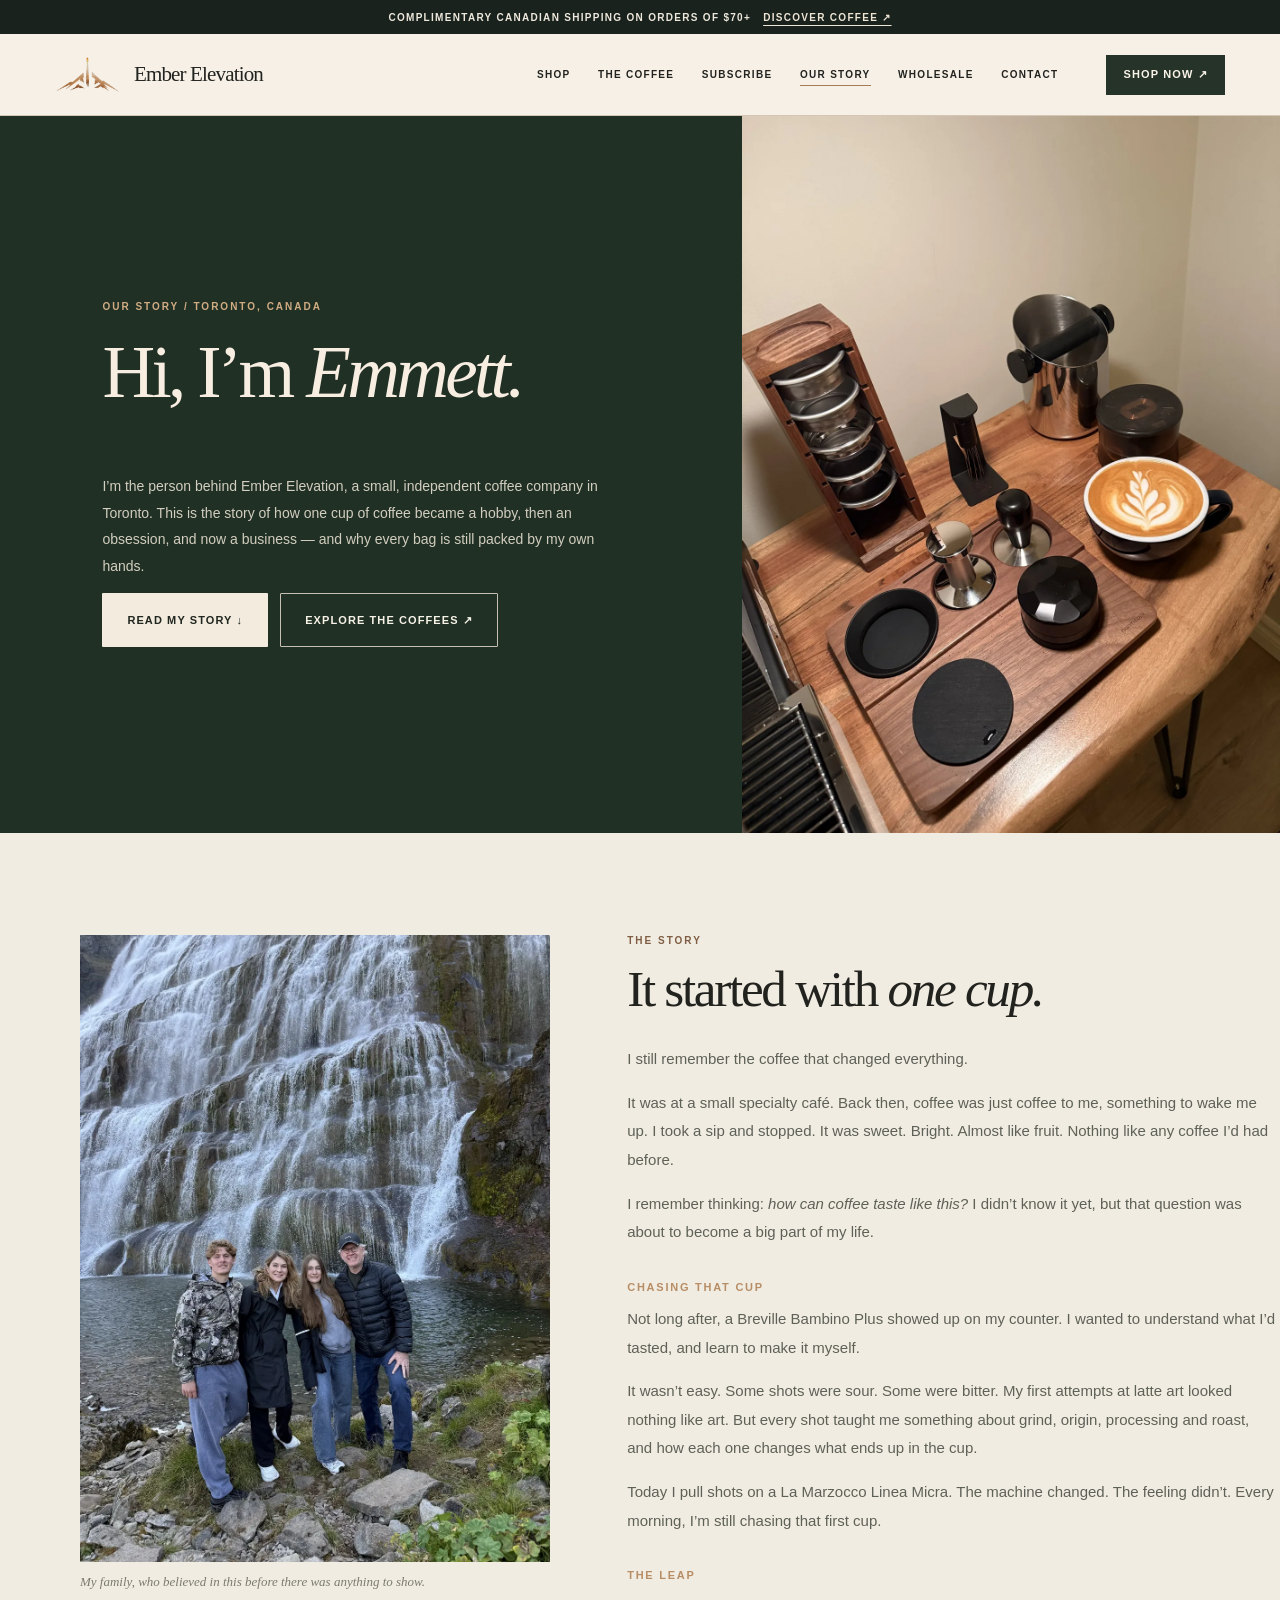
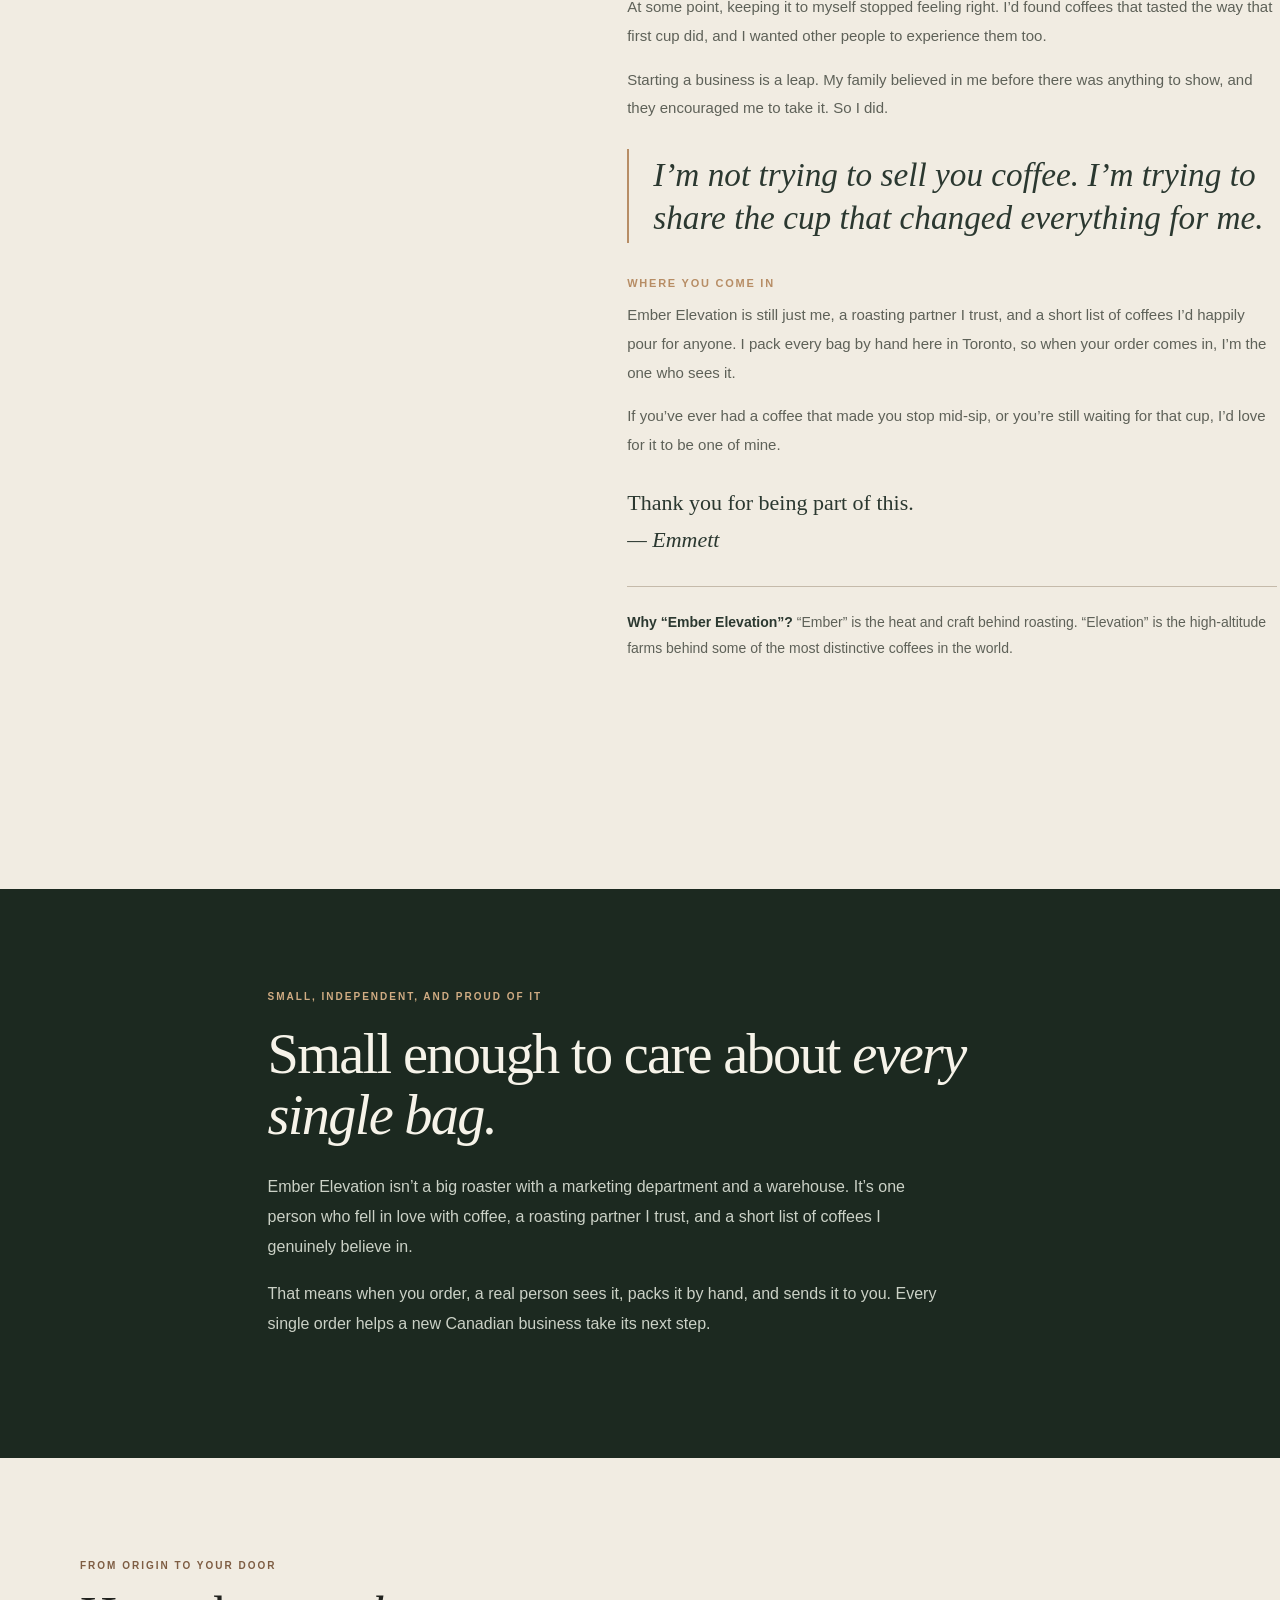
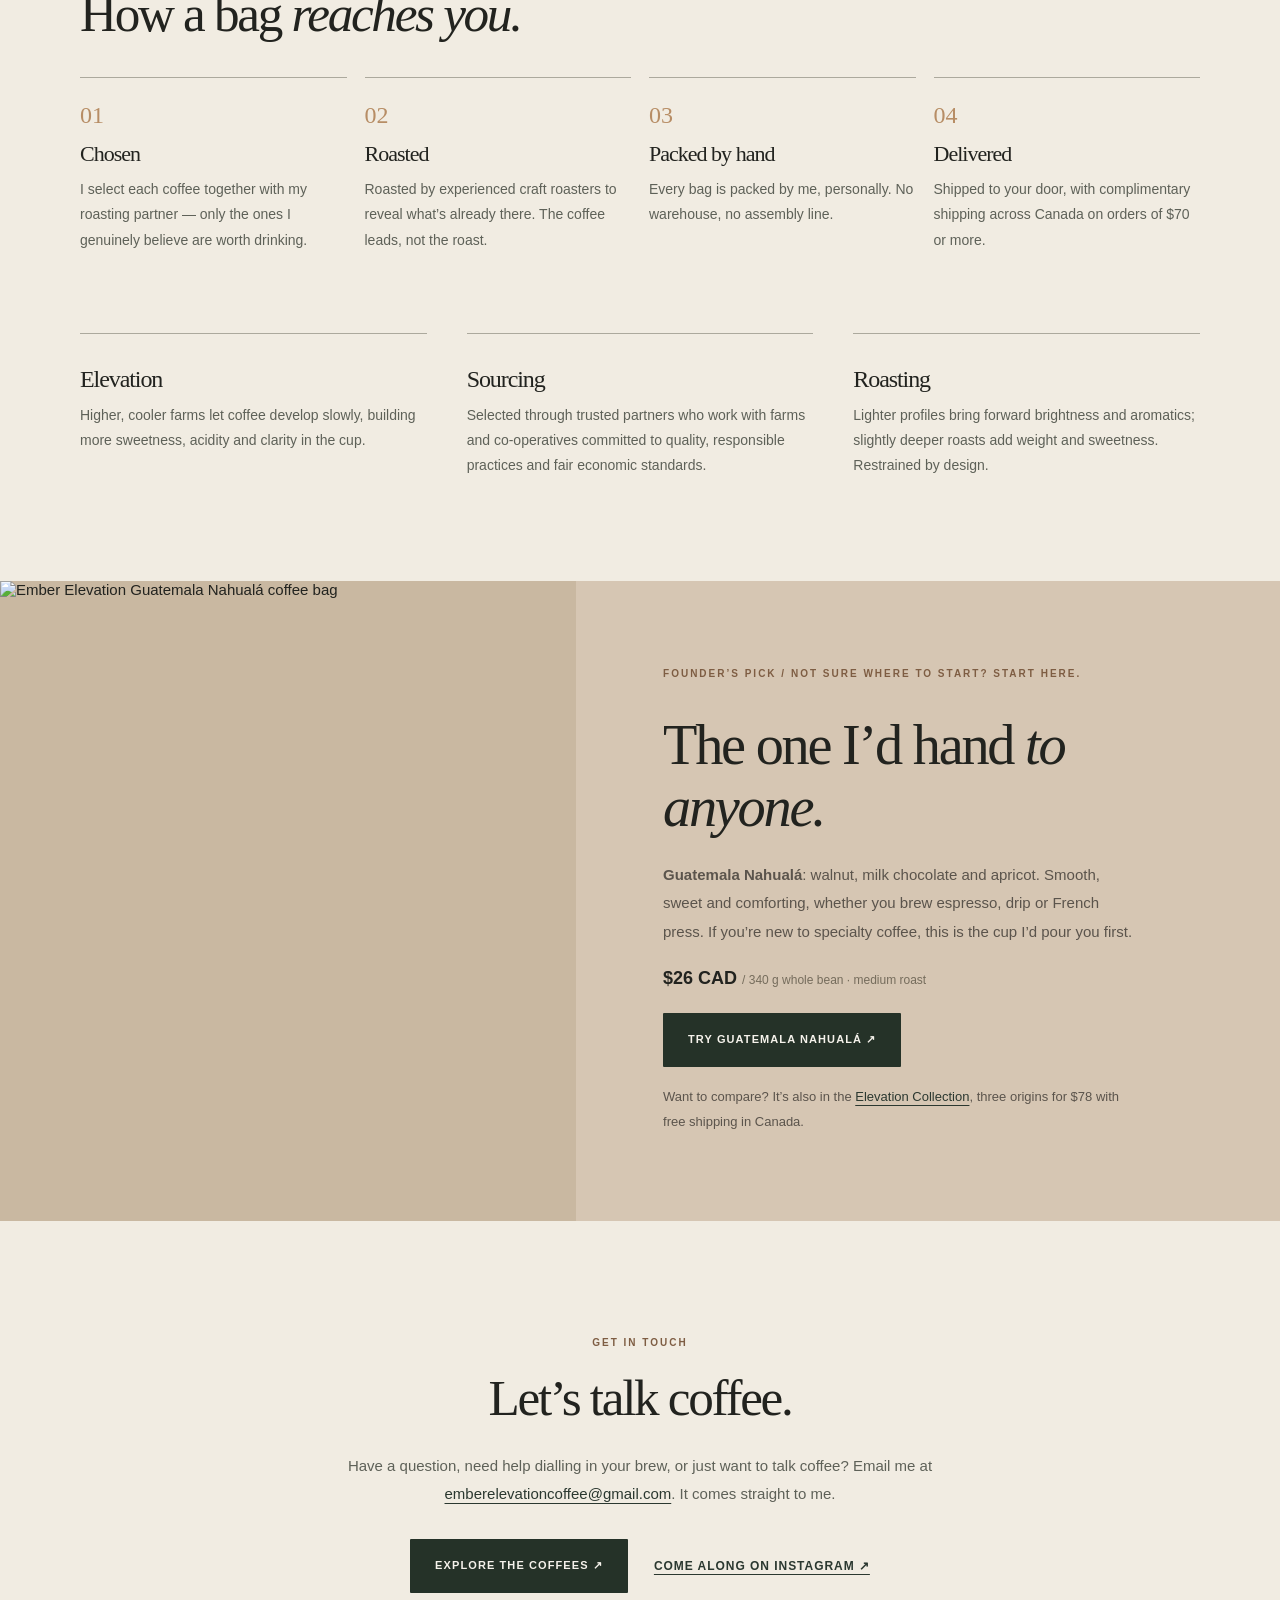
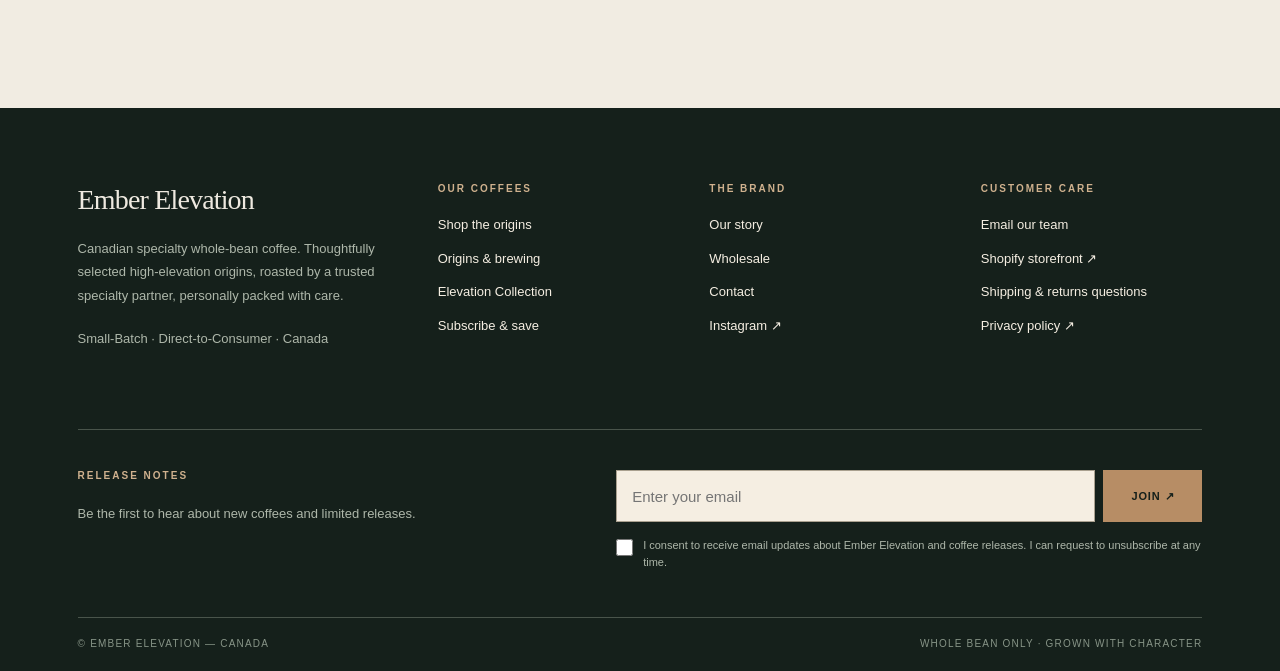
==== about.html @ 26cc8e58 "Our Story: family photo in the left column beside the story Co-Authored-By: Claude Opus 5.5 <noreply" ====
<!doctype html><html lang="en-CA"><head><meta charset="utf-8"><meta name="viewport" content="width=device-width, initial-scale=1"><meta name="theme-color" content="#17211d"><title>The Story Behind Ember Elevation | Canadian Specialty Coffee</title><meta name="description" content="Meet the founder and discover the philosophy, high-elevation sourcing, and carefully considered roasting approach behind Ember Elevation."><link rel="canonical" href="https://emberelevation.com/about.html"><link rel="icon" href="favicon.ico"><link rel="preconnect" href="https://cdn.shopify.com" crossorigin><meta property="og:type" content="website"><meta property="og:site_name" content="Ember Elevation"><meta property="og:title" content="The Story Behind Ember Elevation | Canadian Specialty Coffee"><meta property="og:description" content="Meet the founder and discover the philosophy, high-elevation sourcing, and carefully considered roasting approach behind Ember Elevation."><meta property="og:url" content="https://emberelevation.com/about.html"><meta property="og:image" content="https://cdn.shopify.com/s/files/1/0979/2956/0371/files/ember-latte-atelier.webp?v=1794083608"><meta name="twitter:card" content="summary_large_image"><link rel="stylesheet" href="site.css"><link rel="stylesheet" href="atelier.css"><script type="application/ld+json">{"@context":"https://schema.org","@type":"Organization","name":"Ember Elevation","url":"https://emberelevation.com","logo":"https://emberelevation.com/logo.png","sameAs":["https://instagram.com/ember_elevation"],"contactPoint":{"@type":"ContactPoint","email":"emberelevationcoffee@gmail.com","contactType":"customer service"}}</script></head><body><a class="skip-link" href="#main">Skip to content</a>
<div class="announcement">COMPLIMENTARY CANADIAN SHIPPING ON ORDERS OF $70+ <a href="shop.html">DISCOVER COFFEE ↗</a></div><header class="site-header"><div class="header-inner"><a class="brand" href="index.html" aria-label="Ember Elevation home"><img class="brand-mark" src="logo-mark.png" alt="" width="65" height="38"><span class="brand-name">Ember Elevation</span></a><nav class="desktop-nav" aria-label="Main navigation"><a href="shop.html">Shop</a><a href="coffee.html">The Coffee</a><a href="subscribe.html">Subscribe</a><a href="about.html" aria-current="page">Our Story</a><a href="wholesale.html">Wholesale</a><a href="contact.html">Contact</a></nav><a class="header-shop" href="https://shop.emberelevation.com/collections/shop-coffee">Shop now ↗</a><details class="mobile-menu"><summary><span class="menu-icon" aria-hidden="true"></span> MENU</summary><nav class="mobile-panel" aria-label="Mobile navigation"><a href="index.html">Home</a><a href="shop.html">Shop</a><a href="coffee.html">The Coffee</a><a href="subscribe.html">Subscribe</a><a href="about.html">Our Story</a><a href="wholesale.html">Wholesale</a><a href="contact.html">Contact</a><a href="https://shop.emberelevation.com/collections/shop-coffee">Shop all coffees ↗</a></nav></details></div></header><main id="main"><section class="ee-about-intro"><div class="ee-about-copy"><span class="eyebrow eyebrow-light">OUR STORY / TORONTO, CANADA</span><h1>Hi, I’m <em>Emmett.</em></h1><p>I’m the person behind Ember Elevation, a small, independent coffee company in Toronto. This is the story of how one cup of coffee became a hobby, then an obsession, and now a business — and why every bag is still packed by my own hands.</p><div class="ee-story-actions"><a class="btn btn-light" href="#story">Read my story ↓</a><a class="btn btn-outline-light" href="https://shop.emberelevation.com/collections/shop-coffee">Explore the coffees ↗</a></div></div><img src="ember-workflow-station.webp" alt="Emmett’s espresso workflow station with tampers, distribution tools and a flat white with latte art" width="1200" height="1600"></section>

<section class="longform" id="story"><div class="wrap"><div class="about-original"><div class="container">

<div class="founder">

<div class="founder-image ee-founder-family">
<img src="ember-family.webp" loading="lazy" decoding="async" width="1040" height="1387" alt="Emmett with his family in front of a mountain waterfall">
<p class="ee-family-caption">My family, who believed in this before there was anything to show.</p>
</div>

<div class="founder-copy">

<span class="eyebrow">THE STORY</span>
<h2>It started with <em>one cup.</em></h2>

<p>I still remember the coffee that changed everything.</p>
<p>It was at a small specialty café. Back then, coffee was just coffee to me, something to wake me up. I took a sip and stopped. It was sweet. Bright. Almost like fruit. Nothing like any coffee I’d had before.</p>
<p>I remember thinking: <em>how can coffee taste like this?</em> I didn’t know it yet, but that question was about to become a big part of my life.</p>

<h3 class="ee-chapter">Chasing that cup</h3>
<p>Not long after, a Breville Bambino Plus showed up on my counter. I wanted to understand what I’d tasted, and learn to make it myself.</p>
<p>It wasn’t easy. Some shots were sour. Some were bitter. My first attempts at latte art looked nothing like art. But every shot taught me something about grind, origin, processing and roast, and how each one changes what ends up in the cup.</p>
<p>Today I pull shots on a La Marzocco Linea Micra. The machine changed. The feeling didn’t. Every morning, I’m still chasing that first cup.</p>

<h3 class="ee-chapter">The leap</h3>
<p>At some point, keeping it to myself stopped feeling right. I’d found coffees that tasted the way that first cup did, and I wanted other people to experience them too.</p>
<p>Starting a business is a leap. My family believed in me before there was anything to show, and they encouraged me to take it. So I did.</p>
<blockquote class="ee-story-quote">I’m not trying to sell you coffee. I’m trying to share the cup that changed everything for me.</blockquote>

<h3 class="ee-chapter">Where you come in</h3>
<p>Ember Elevation is still just me, a roasting partner I trust, and a short list of coffees I’d happily pour for anyone. I pack every bag by hand here in Toronto, so when your order comes in, I’m the one who sees it.</p>
<p>If you’ve ever had a coffee that made you stop mid-sip, or you’re still waiting for that cup, I’d love for it to be one of mine.</p>
<p class="ee-story-signoff">Thank you for being part of this.<span>— Emmett</span></p>

<p class="ee-story-name"><strong>Why “Ember Elevation”?</strong> “Ember” is the heat and craft behind roasting. “Elevation” is the high-altitude farms behind some of the most distinctive coffees in the world.</p>

</div>

</div>

</div></div></div></section>

<section class="ee-story-band" aria-labelledby="ee-story-band-title"><div class="wrap ee-story-band-inner"><span class="eyebrow eyebrow-light">SMALL, INDEPENDENT, AND PROUD OF IT</span><h2 id="ee-story-band-title">Small enough to care about <em>every single bag.</em></h2><p>Ember Elevation isn’t a big roaster with a marketing department and a warehouse. It’s one person who fell in love with coffee, a roasting partner I trust, and a short list of coffees I genuinely believe in.</p><p>That means when you order, a real person sees it, packs it by hand, and sends it to you. Every single order helps a new Canadian business take its next step.</p></div></section>

<section class="longform ee-story-steps-section" aria-labelledby="ee-story-steps-title"><div class="wrap"><div class="about-original"><div class="container">
<span class="eyebrow">FROM ORIGIN TO YOUR DOOR</span>
<h2 id="ee-story-steps-title">How a bag <em>reaches you.</em></h2>
<ol class="ee-story-steps">
<li><span>01</span><h3>Chosen</h3><p>I select each coffee together with my roasting partner — only the ones I genuinely believe are worth drinking.</p></li>
<li><span>02</span><h3>Roasted</h3><p>Roasted by experienced craft roasters to reveal what’s already there. The coffee leads, not the roast.</p></li>
<li><span>03</span><h3>Packed by hand</h3><p>Every bag is packed by me, personally. No warehouse, no assembly line.</p></li>
<li><span>04</span><h3>Delivered</h3><p>Shipped to your door, with complimentary shipping across Canada on orders of $70 or more.</p></li>
</ol>

<div class="brand-details ee-story-choose">
<div class="detail-section"><h3>Elevation</h3><p>Higher, cooler farms let coffee develop slowly, building more sweetness, acidity and clarity in the cup.</p></div>
<div class="detail-section"><h3>Sourcing</h3><p>Selected through trusted partners who work with farms and co-operatives committed to quality, responsible practices and fair economic standards.</p></div>
<div class="detail-section"><h3>Roasting</h3><p>Lighter profiles bring forward brightness and aromatics; slightly deeper roasts add weight and sweetness. Restrained by design.</p></div>
</div>
</div></div></div></section>

<section class="ee-story-start" aria-labelledby="ee-story-start-title"><div class="ee-story-start-media"><img src="https://cdn.shopify.com/s/files/1/0979/2956/0371/files/ChatGPTImageMar19_2026at02_08_01PM.png?v=1773943697" alt="Ember Elevation Guatemala Nahualá coffee bag" width="650" height="850" loading="lazy" decoding="async"></div><div class="ee-story-start-copy"><span class="eyebrow">FOUNDER’S PICK / NOT SURE WHERE TO START? START HERE.</span><h2 id="ee-story-start-title">The one I’d hand <em>to anyone.</em></h2><p><strong>Guatemala Nahualá</strong>: walnut, milk chocolate and apricot. Smooth, sweet and comforting, whether you brew espresso, drip or French press. If you’re new to specialty coffee, this is the cup I’d pour you first.</p><div class="ee-price">$26 CAD <span>/ 340 g whole bean · medium roast</span></div><a class="btn btn-dark" href="https://shop.emberelevation.com/products/ember-elevation-guatemala-nahuala">Try Guatemala Nahualá ↗</a><p class="ee-story-alt">Want to compare? It’s also in the <a href="https://shop.emberelevation.com/products/elevation-collection">Elevation Collection</a>, three origins for $78 with free shipping in Canada.</p></div></section>

<section class="ee-story-note" aria-labelledby="ee-story-note-title"><div class="wrap ee-story-note-inner"><span class="eyebrow">GET IN TOUCH</span><h2 id="ee-story-note-title">Let’s talk coffee.</h2><p>Have a question, need help dialling in your brew, or just want to talk coffee? Email me at <a href="mailto:emberelevationcoffee@gmail.com">emberelevationcoffee@gmail.com</a>. It comes straight to me.</p><div class="ee-story-actions"><a class="btn btn-dark" href="https://shop.emberelevation.com/collections/shop-coffee">Explore the coffees ↗</a><a class="ee-story-ig" href="https://instagram.com/ember_elevation">Come along on Instagram ↗</a></div></div></section></main>
<footer class="site-footer"><div class="wrap"><div class="footer-main"><div><div class="footer-brand">Ember Elevation</div><p class="footer-lead">Canadian specialty whole-bean coffee. Thoughtfully selected high-elevation origins, roasted by a trusted specialty partner, personally packed with care.</p><p class="footer-lead">Small-Batch · Direct-to-Consumer · Canada</p></div><div><h3>Our coffees</h3><a href="shop.html">Shop the origins</a><a href="coffee.html">Origins &amp; brewing</a><a href="https://shop.emberelevation.com/products/elevation-collection">Elevation Collection</a><a href="subscribe.html">Subscribe &amp; save</a></div><div><h3>The brand</h3><a href="about.html">Our story</a><a href="wholesale.html">Wholesale</a><a href="contact.html">Contact</a><a href="https://instagram.com/ember_elevation" target="_blank" rel="noopener noreferrer">Instagram ↗</a></div><div><h3>Customer care</h3><a href="mailto:emberelevationcoffee@gmail.com">Email our team</a><a href="https://shop.emberelevation.com/collections/shop-coffee">Shopify storefront ↗</a><a href="contact.html">Shipping &amp; returns questions</a><a href="https://checkout.shopify.com/97929560371/policies/50246058291.html?locale=en">Privacy policy ↗</a></div></div><div class="footer-news"><div><h3>Release notes</h3><p>Be the first to hear about new coffees and limited releases.</p></div><form class="newsletter-form-inner" action="https://formspree.io/f/xykkeolk" method="POST"><input type="email" name="email" aria-label="Email address" placeholder="Enter your email" autocomplete="email" required><button type="submit">Join ↗</button><label class="consent-row"><input type="checkbox" name="marketing_consent" value="yes" required><span>I consent to receive email updates about Ember Elevation and coffee releases. I can request to unsubscribe at any time.</span></label></form></div><div class="footer-bottom"><span>© Ember Elevation — Canada</span><span>Whole bean only · Grown with character</span></div></div></footer></body></html>
---- site.css ----
/* Ember Elevation — complete editorial storefront design / November 2026.
   Colours, spacing and components are shared across the entire GitHub Pages site. */
:root{
  --ink:#202521;--night:#17211d;--deep:#111814;--cream:#f5f2eb;
  --oat:#eae4d9;--sand:#dbd0bf;--terracotta:#ad784f;--copper:#b78d65;
  --muted:#6b6c63;--line:#d6d1c6;--white:#fffdf9;
  --serif:"Iowan Old Style","Baskerville","Palatino Linotype",Georgia,serif;
  --sans:-apple-system,BlinkMacSystemFont,"Segoe UI",Inter,Arial,sans-serif;
  --wrap:1240px;--radius:2px;
}
*,*::before,*::after{box-sizing:border-box}
html{scroll-behavior:smooth;scroll-padding-top:110px}
body{margin:0;background:var(--cream);color:var(--ink);font-family:var(--sans);font-size:15px;-webkit-font-smoothing:antialiased}
img{display:block;max-width:100%;height:auto}
a{color:inherit} button,input,textarea,select{font:inherit}
button,a,summary,input{ -webkit-tap-highlight-color:transparent}
a:focus-visible,button:focus-visible,input:focus-visible,summary:focus-visible{outline:3px solid #bf8152;outline-offset:4px}
h1,h2,h3,h4,p{margin-top:0}
h1,h2,h3{font-family:var(--serif);font-weight:400;letter-spacing:-.045em}
p{line-height:1.75}
[hidden]{display:none!important}
.sr-only{position:absolute;width:1px;height:1px;padding:0;margin:-1px;overflow:hidden;clip:rect(0,0,0,0);white-space:nowrap;border:0}
.skip-link{position:absolute;top:-90px;left:20px;z-index:999;padding:12px 18px;background:#fff;color:#111}
.skip-link:focus{top:14px}
.announcement{display:flex;justify-content:center;align-items:center;gap:12px;min-height:34px;padding:7px 18px;background:var(--deep);color:#ece6d9;font-size:10px;font-weight:600;letter-spacing:.13em;text-align:center}
.announcement a{color:#efe5d5;text-decoration:underline;text-underline-offset:4px}
.site-header{position:sticky;top:0;z-index:100;background:rgba(245,242,235,.97);border-bottom:1px solid rgba(32,37,33,.14);backdrop-filter:blur(18px);-webkit-backdrop-filter:blur(18px)}
.header-inner{max-width:1440px;margin:auto;min-height:81px;padding:0 clamp(22px,4.3vw,74px);display:flex;align-items:center;gap:48px}
.brand{display:flex;align-items:center;gap:12px;text-decoration:none;white-space:nowrap}
.brand-mark{width:31px;height:31px;object-fit:contain}
.brand-name{font-family:var(--serif);font-size:20px;letter-spacing:-.02em;line-height:1;white-space:nowrap}
.desktop-nav{margin-left:auto;display:flex;gap:clamp(15px,2.15vw,34px);align-items:center}
.desktop-nav a,.header-shop{font-size:11px;text-transform:uppercase;font-weight:650;letter-spacing:.105em;text-decoration:none;white-space:nowrap}
.desktop-nav a{padding:8px 0;position:relative}
.desktop-nav a::after{content:"";position:absolute;left:0;right:100%;bottom:2px;height:1px;background:#a77a54;transition:right .25s}
.desktop-nav a:hover::after,.desktop-nav a[aria-current=page]::after{right:0}
.header-shop{display:inline-flex;align-items:center;justify-content:center;min-height:40px;padding:0 17px;background:var(--night);color:#fff;text-decoration:none;transition:background .2s;gap:14px}
.header-shop:hover{background:#465447}
.mobile-menu{display:none;margin-left:auto;position:relative}
.mobile-menu summary{list-style:none;display:flex;align-items:center;gap:11px;font-size:11px;font-weight:700;letter-spacing:.13em;cursor:pointer;padding:13px 0}
.mobile-menu summary::-webkit-details-marker{display:none}
.menu-icon{width:22px;height:14px;position:relative;border-top:1.5px solid var(--ink);border-bottom:1.5px solid var(--ink)}
.menu-icon::after{content:"";height:1.5px;position:absolute;top:5px;left:0;right:0;background:var(--ink)}
.mobile-menu[open] .menu-icon::after{opacity:0}
.mobile-panel{position:absolute;right:-18px;top:calc(100% + 13px);width:min(310px,calc(100vw - 35px));background:var(--cream);padding:12px 22px 20px;box-shadow:0 20px 50px #111a1438;border:1px solid var(--line)}
.mobile-panel a{display:block;padding:15px 0;border-bottom:1px solid var(--line);text-decoration:none;font-size:15px;font-weight:500}
.mobile-panel a:last-child{border-bottom:0;font-weight:700}
.wrap{max-width:var(--wrap);padding-inline:clamp(22px,4.5vw,70px);margin-inline:auto}
.section-pad{padding-block:clamp(70px,9vw,130px)}
.section-pad-sm{padding-block:clamp(48px,6vw,92px)}
.eyebrow{display:block;font-size:10px;letter-spacing:.22em;font-weight:700;text-transform:uppercase;color:#79553b;margin-bottom:22px}
.eyebrow-light{color:#c3a17c}
.display{font-size:clamp(53px,6.1vw,94px);line-height:1.04}
.section-title{font-size:clamp(44px,4.9vw,70px);line-height:1.1}
.display em,.section-title em,.serif-italic{font-style:italic;font-weight:400}
.body-lead{font-size:clamp(15px,1.45vw,18px);line-height:1.85;color:#62645b;max-width:650px}
.copy{font-size:15px;color:#606259;line-height:1.8}
.btn{display:inline-flex;align-items:center;justify-content:space-between;gap:24px;min-height:54px;padding:15px 24px;text-decoration:none;font-size:11px;font-weight:750;letter-spacing:.10em;text-transform:uppercase;line-height:1.25;border:1px solid transparent;cursor:pointer;transition:transform .2s,background .2s,color .2s}
.btn:hover{transform:translateY(-2px)}
.btn-dark{background:var(--night);color:#f5f2eb}
.btn-dark:hover{background:#364438}
.btn-light{background:var(--cream);color:var(--night)}
.btn-light:hover{background:#fff}
.btn-outline{background:transparent;border-color:#8c887e;color:var(--ink)}
.btn-outline:hover{background:var(--ink);color:#fff}
.btn-outline-light{background:transparent;border-color:#c8c0b2;color:#f7f2e8}
.btn-outline-light:hover{background:#fff;color:var(--night)}
.inline-link{display:inline-flex;align-items:center;gap:20px;padding-bottom:7px;border-bottom:1px solid currentColor;text-decoration:none;font-size:12px;font-weight:700;letter-spacing:.035em}
.inline-link:hover{color:#91633e}
.button-row{display:flex;flex-wrap:wrap;gap:15px;align-items:center}
.section-header{display:flex;align-items:end;justify-content:space-between;gap:30px;margin-bottom:38px}
.section-header>*{margin-bottom:0}
.kicker-line{display:flex;align-items:center;gap:14px;white-space:nowrap}
.kicker-line::after{content:"";height:1px;background:#afa798;width:45px}
.hero-home{background:var(--night);color:var(--cream);min-height:655px;display:grid;grid-template-columns:53% 47%;overflow:hidden}
.hero-copy{display:flex;flex-direction:column;align-items:flex-start;justify-content:center;padding:clamp(55px,6.9vw,115px) clamp(28px,6.1vw,106px);position:relative;z-index:2;background:radial-gradient(ellipse at 70% 15%,#344539,#17211d 75%)}
.hero-copy h1{font-size:clamp(57px,6vw,98px);line-height:1.04;max-width:770px;margin:0 0 28px}
.hero-copy p{max-width:460px;color:#cdcac0;font-size:15px;line-height:1.8;margin-bottom:32px}
.hero-meta{margin-top:65px;font-size:10px;letter-spacing:.15em;color:#afa99c}
.hero-media{position:relative;min-height:530px;background:#e4d8c8;display:flex;align-items:center;justify-content:center;overflow:hidden}
.hero-media::before{content:"";position:absolute;inset:0;background:url("mountains.jpg") center center/cover no-repeat;filter:grayscale(.34);opacity:.24}
.hero-media::after{content:"";position:absolute;inset:0;background:linear-gradient(130deg,#ded5c3a8,#746e624a)}
.hero-product{position:relative;z-index:1;width:min(92%,820px);max-height:560px;object-fit:contain;filter:drop-shadow(0 25px 24px #2b282049)}
.hero-tag{position:absolute;z-index:3;right:29px;bottom:25px;font-size:10px;letter-spacing:.15em;color:var(--ink);background:#f2eee4c9;padding:10px 15px}
.benefits{background:var(--oat);border-bottom:1px solid var(--line)}
.benefits-inner{display:grid;grid-template-columns:repeat(4,1fr);gap:24px;padding-block:20px}
.benefits span{font-size:10px;letter-spacing:.1em;text-transform:uppercase;font-weight:650;color:#4e4d44;line-height:1.4}
.benefits b{color:#9e7956;font-weight:600;margin-right:9px}
.product-grid{display:grid;grid-template-columns:repeat(4,minmax(0,1fr));gap:17px}
.product-card{display:flex;flex-direction:column;min-width:0}
.product-card-media{background:#e5dbcc;position:relative;aspect-ratio:4/4.8;display:grid;place-items:center;overflow:hidden;text-decoration:none}
.product-card-media::after{content:"";position:absolute;inset:0;border:1px solid rgba(28,28,24,.06);pointer-events:none}
.product-card-media img{width:100%;height:100%;object-fit:contain;transition:transform .4s;filter:drop-shadow(0 9px 14px #15141022);padding:4%}
.product-card-media:hover img{transform:scale(1.035)}
.product-card-number{position:absolute;top:16px;left:16px;font-size:10px;color:#766956;letter-spacing:.13em;font-weight:700}
.product-card-arrow{position:absolute;bottom:14px;right:14px;background:var(--cream);color:var(--night);width:32px;height:32px;display:grid;place-items:center;font-size:19px}
.product-card-copy{padding:17px 1px 4px;display:flex;flex-direction:column;flex:1}
.product-card-topline{display:flex;justify-content:space-between;gap:8px;color:#85735c;font-size:10px;font-weight:700;letter-spacing:.1em;text-transform:uppercase;align-items:flex-start}
.product-card-topline span:last-child{color:var(--ink)}
.product-card h3{font-size:clamp(22px,2.25vw,31px);line-height:1.13;margin:12px 0 9px}
.product-card h3 a{text-decoration:none}
.product-card h3 a:hover{color:#996c46}
.product-notes{color:#645f53;font-size:13px;line-height:1.6;margin-bottom:16px}
.product-subtext{margin-top:-7px;font-size:11px;line-height:1.55;color:#867d71}
.product-card .inline-link{margin-top:auto;width:max-content;font-size:11px}
.editorial-bundle{display:grid;grid-template-columns:50% 50%;background:#1d2822;color:#f2ede2;min-height:545px}
.bundle-art{background:#463e31;position:relative;overflow:hidden;display:flex;justify-content:center;align-items:center}
.bundle-art img{width:100%;height:100%;max-height:580px;object-fit:contain;padding:4%;filter:drop-shadow(0 16px 18px #1c1b1880)}
.bundle-copy{padding:clamp(50px,7vw,115px);display:flex;flex-direction:column;align-items:flex-start;justify-content:center}
.bundle-copy h2{font-size:clamp(44px,4.6vw,72px);line-height:1.07;margin:0 0 25px}
.bundle-copy p{color:#c1c6b9;font-size:15px;line-height:1.8;max-width:490px}
.bundle-bits{display:flex;flex-wrap:wrap;gap:10px;margin:6px 0 28px}
.bundle-bits span{border:1px solid #8d968733;padding:9px 12px;font-size:10px;letter-spacing:.04em;color:#e8e3d6}
.bundle-price{margin:0 0 24px!important;font-size:17px!important;font-weight:650;color:#fff!important}
.story-split{display:grid;grid-template-columns:48% 52%;min-height:520px}
.story-visual{background:#312b22;position:relative;min-height:450px;overflow:hidden}
.story-visual img{height:100%;width:100%;object-fit:cover;position:absolute;inset:0}
.story-text{background:#e8e1d5;padding:clamp(55px,6.5vw,105px);display:flex;flex-direction:column;align-items:start;justify-content:center}
.story-text h2{font-size:clamp(43px,4.9vw,71px);line-height:1.08;margin-bottom:24px}
.story-text p{max-width:530px;color:#59584e;font-size:15px;line-height:1.9}
.standard-grid{display:grid;grid-template-columns:repeat(4,1fr);gap:28px}
.standard-grid article{border-top:1px solid #b4ae9f;padding-top:18px}
.standard-grid .number{font-family:var(--serif);font-size:24px;color:#9b7955}
.standard-grid h3{font-family:var(--sans);font-size:15px;letter-spacing:.005em;font-weight:650;margin:27px 0 12px}
.standard-grid p{color:#646359;font-size:13px}
.newsletter-section{background:var(--sand);padding-block:clamp(60px,7vw,100px)}
.newsletter-wrap{display:grid;grid-template-columns:1fr 1fr;align-items:center;gap:70px}
.newsletter-wrap h2{font-size:clamp(44px,4.3vw,67px);margin:0 0 20px}
.newsletter-wrap p{max-width:540px;color:#61584d}
.newsletter-form{display:block;max-width:550px}
.newsletter-form-inner{display:grid;grid-template-columns:minmax(0,1fr) auto;gap:8px;align-items:start;width:100%}
.newsletter-form-inner>input[type="email"]{min-width:0;width:100%;height:52px;background:#fbfaf5;border:1px solid #a9a08f;padding:12px 15px;color:#292822;border-radius:0}
.newsletter-form-inner>button{min-height:52px;margin:0;background:#18231c;color:#fff;border:0;padding:0 28px;letter-spacing:.08em;font-size:11px;text-transform:uppercase;font-weight:700;cursor:pointer}
.newsletter-form-inner .consent-row{grid-column:1/-1;display:flex;align-items:flex-start;gap:10px;margin-top:7px;font-size:12px;line-height:1.55}
.newsletter-form-inner .consent-row input[type="checkbox"]{width:17px!important;height:17px!important;min-width:17px;flex-shrink:0;margin:2px 0 0;accent-color:#223126}
.newsletter-form label{display:block;flex:1;min-width:0}
.newsletter-form input{width:100%;height:52px;background:#fbfaf5;border:1px solid #a9a08f;padding:12px 15px;color:#292822;border-radius:0}
.newsletter-form button{background:#18231c;color:#fff;border:0;padding:0 28px;letter-spacing:.08em;font-size:11px;text-transform:uppercase;font-weight:700;cursor:pointer}
.newsletter-form button:hover{background:#3e4e40}
.consent-row{display:flex;align-items:flex-start;gap:9px;margin-top:15px;color:#514d47;font-size:12px;line-height:1.55}
.consent-row input{margin-top:4px;accent-color:#223126}
.form-footnote{font-size:11px;opacity:.8;margin-top:14px}
.site-footer{background:var(--deep);color:#eee9e0;padding:75px 0 22px}
.footer-main{display:grid;grid-template-columns:1.4fr repeat(3,minmax(0,1fr));gap:50px;margin-bottom:66px}
.footer-brand{font-family:var(--serif);font-size:28px;line-height:1.2;letter-spacing:-.03em}
.footer-lead{font-size:13px;line-height:1.8;max-width:345px;color:#aeb7aa;margin-top:20px}
.site-footer h3{font-family:var(--sans);font-size:10px;letter-spacing:.2em;color:#cfb18e;font-weight:700;margin:0 0 21px;text-transform:uppercase}
.site-footer a{display:block;width:fit-content;font-size:13px;line-height:1.5;text-decoration:none;color:#e9e6db;margin:0 0 14px}
.site-footer a:hover{text-decoration:underline;text-underline-offset:4px}
.footer-bottom{border-top:1px solid #49544b;padding-top:20px;display:flex;justify-content:space-between;flex-wrap:wrap;gap:12px;color:#879487;font-size:10px;letter-spacing:.12em;text-transform:uppercase}
.page-hero{background:var(--night);color:#f1ece3;position:relative;padding:clamp(75px,9vw,137px) 0 clamp(75px,8vw,120px);overflow:hidden}
.page-hero::after{content:"";position:absolute;right:-17%;top:-50%;width:70%;height:200%;background:radial-gradient(closest-side,#6d795032,transparent);pointer-events:none}
.page-hero .wrap{position:relative;z-index:1}
.page-hero h1{font-size:clamp(55px,7vw,105px);line-height:1.04;margin:0 0 24px;max-width:1050px}
.page-hero p{font-size:16px;line-height:1.85;color:#cdc8be;max-width:700px}
.page-hero .btn{margin-top:22px}
.page-hero.split-hero{display:grid;grid-template-columns:1fr 43%;align-items:stretch;padding:0}
.page-hero.split-hero .wrap{padding-top:clamp(80px,8vw,120px);padding-bottom:clamp(80px,8vw,120px);padding-left:max(32px,calc((100vw - var(--wrap))/2 + 70px));padding-right:clamp(25px,5vw,70px);max-width:none;margin:0}
.split-hero-visual{position:relative;background:#e9dfcf;min-height:390px;overflow:hidden}
.split-hero-visual img{position:absolute;inset:0;width:100%;height:100%;object-fit:contain;padding:5%}
.dark-panel{background:#1d2821;color:#f5f1e8}
.dark-panel .eyebrow{color:#cda982}
.dark-panel p{color:#c4c9bd}
.product-feature{display:grid;grid-template-columns:43% 57%;gap:0;background:var(--cream);border-top:1px solid var(--line)}
.product-feature:nth-child(even){grid-template-columns:57% 43%;background:#eee8dd}
.product-feature:nth-child(even) .origin-photo{order:2}
.origin-photo{position:relative;background:#ded2c1;min-height:540px;display:grid;place-items:center;overflow:hidden}
.origin-photo img{width:100%;height:100%;max-height:585px;object-fit:contain;padding:6%;filter:drop-shadow(0 12px 20px #30281d31)}
.origin-photo .photo-id{position:absolute;top:22px;left:28px;font-size:10px;letter-spacing:.18em;color:#755c48}
.origin-body{padding:clamp(54px,6vw,95px) clamp(28px,6vw,98px);align-self:center}
.origin-body .coffee{max-width:700px}
.origin-body .coffee h3{font-size:clamp(37px,3.8vw,61px);letter-spacing:-.045em;line-height:1.1;margin:0 0 17px;font-weight:400}
.origin-body .coffee .tasting{font-family:var(--serif);font-size:clamp(21px,2.1vw,28px);line-height:1.3;color:#654d39;margin:0 0 24px}
.origin-body .coffee .details{font-size:12px;line-height:2;letter-spacing:.015em;color:#68675e;border-top:1px solid var(--line);padding:19px 0}
.origin-body .coffee .bestfor{font-size:12px;color:#484a42;margin-bottom:21px;font-weight:650}
.origin-body .origin-shop{margin:0 0 22px}
.origin-body .origin-shop a{display:inline-flex;align-items:center;min-height:49px;padding:13px 23px;background:var(--night);color:#fff;text-decoration:none;font-size:11px;letter-spacing:.1em;font-weight:700}
.origin-body .origin-shop a:hover{background:#475646}
.origin-body .story{border-top:1px solid var(--line);margin-top:30px;padding-top:24px}
.origin-body .story p{font-size:14px;line-height:1.85;color:#636057;margin-bottom:17px;max-width:640px}
.origin-skipnav{display:flex;flex-wrap:wrap;gap:10px;margin-top:29px}
.origin-skipnav a{display:inline-flex;align-items:center;padding:11px 14px;border:1px solid #827d7345;color:#343a31;text-decoration:none;font-size:11px;font-weight:650}
.origin-skipnav a:hover{background:#e8e1d4}
.origin-index{padding-bottom:35px}
.origin-index .section-header{margin-bottom:22px}
.brew-panel{background:#202b23;color:#f1ede5}
.brew-panel h2{font-size:clamp(46px,5vw,77px)}
.brew-panel .brew>h2{display:none}
.brew-panel .brew-intro{max-width:730px;line-height:1.8;color:#cad2c6;margin-bottom:38px}
.brew-panel .brew-methods{display:grid;grid-template-columns:repeat(3,1fr);gap:18px}
.brew-panel .brew-method{padding:28px;border:1px solid #69756c82;background:#2c382f}
.brew-panel .brew-method h4{font-family:var(--serif);font-size:29px;font-weight:400;margin:0 0 18px}
.brew-panel .brew-method p{color:#c5cdc4;font-size:13px;line-height:1.85}
.brew-panel .brew-recipe{display:flex;flex-wrap:wrap;gap:9px;margin-top:25px}
.brew-panel .brew-recipe>*{font-size:10px;letter-spacing:.1em;font-weight:700;padding:8px 9px;background:#17241bbd;color:#e9eee3}
.brew-panel .brew-note{max-width:800px;margin:34px 0 0;color:#bbc8b9;font-size:13px}
.longform{background:var(--cream);padding:clamp(75px,8vw,120px) 0}
.longform h2{font-family:var(--serif);font-size:clamp(35px,4vw,60px);line-height:1.13;margin:0 0 22px;font-weight:400}
.longform h3{font-family:var(--serif);font-size:clamp(26px,3vw,37px)}
.longform p{color:#5e6158;font-size:15px;line-height:1.91}
.longform .container{max-width:1120px;margin:auto}
.about-original>.section{max-width:780px;margin:0 0 84px}
.about-original .founder{display:grid;grid-template-columns:42% 58%;gap:clamp(35px,6vw,95px);align-items:start;margin:0 0 110px}
.about-original .founder-image{position:relative;background:#c6b59c;min-height:430px}
.about-original .founder-image img{width:100%;height:100%;max-height:640px;object-fit:cover;object-position:center}
.about-original .founder-copy h2{margin:0 0 27px}
.about-original .founder-signoff{color:#2b3830;font-family:var(--serif);font-size:24px;line-height:1.5}
.about-original .divider{height:1px;background:var(--line);margin-bottom:62px}
.about-original .brand-details{display:grid;grid-template-columns:repeat(2,1fr);gap:40px;margin-bottom:75px}
.about-original .detail-section{border-top:1px solid #aca99d;padding-top:32px}
.about-original .roasting{max-width:740px;border-top:1px solid #aca99d;padding-top:42px}
.page-coda{background:#dcd2c2;padding-block:clamp(55px,7vw,95px)}
.page-coda .coda-inner{display:flex;align-items:center;justify-content:space-between;gap:28px}
.page-coda h2{font-size:clamp(36px,4vw,63px);max-width:700px;line-height:1.1;margin:0}
.offer-strip{background:#e6dece;border-bottom:1px solid #c8bdab;padding:16px 24px;text-align:center;font-size:12px;color:#4b5148}
.offer-strip strong{font-weight:700}
.shop-grid-section{padding-top:70px}
.shop-grid-section .product-grid{grid-template-columns:repeat(2,1fr);gap:36px 25px}
.shop-grid-section .product-card{display:grid;grid-template-columns:45% 55%;background:#eee8dd}
.shop-grid-section .product-card-media{aspect-ratio:auto;min-height:330px;background:#ded1bf}
.shop-grid-section .product-card-copy{padding:40px 30px}
.shop-grid-section .product-card h3{font-size:clamp(25px,2.7vw,40px)}
.shop-grid-section .product-card .product-notes{font-size:14px}
.shop-grid-section .product-card .product-subtext{font-size:12px}
.shop-grid-section .product-card .inline-link{margin-top:auto}
.sub-original .section{margin-bottom:75px}
.sub-original .section h2{font-size:clamp(33px,3.3vw,53px);margin:0 0 20px}
.sub-original .section>p.copy{max-width:750px}
.sub-original .feature-grid,.sub-original .steps-grid{display:grid;grid-template-columns:repeat(4,1fr);gap:15px;margin-top:24px}
.sub-original .feature-box,.sub-original .step-box{background:#eae4d8;padding:26px;border:1px solid #d7caba}
.sub-original .feature-box h3,.sub-original .step-box h3{font-family:var(--sans);letter-spacing:.05em;font-size:12px;font-weight:700;margin:0 0 15px;line-height:1.5}
.sub-original .feature-box p,.sub-original .step-box p{font-size:13px}
.sub-original .step-number{font-family:var(--serif);font-size:27px;color:#9d7653;margin-bottom:20px}
.sub-original .subscription-shop-button{display:inline-flex;margin-top:14px;padding:15px 22px;background:#253228;color:#f1ede4;text-decoration:none;font-weight:700;letter-spacing:.08em;font-size:12px}
.sub-original .subscription-shop-button:hover{background:#fff;color:#222b23}
.wholesale-original .intro,.contact-original .intro{font-size:18px;line-height:1.9;max-width:820px;margin-bottom:50px}
.wholesale-original .box-grid{display:grid;grid-template-columns:repeat(2,1fr);gap:18px}
.wholesale-original .box{border:1px solid var(--line);background:#eae4d8;padding:35px}
.wholesale-original .box h2{font-size:clamp(28px,2.9vw,39px);margin:0 0 22px}
.wholesale-original .box .list,.wholesale-original .box .text{font-size:14px;line-height:2;color:#575950}
.wholesale-original .partner-section{background:#1f2c22;color:#efeade;padding:clamp(35px,5vw,70px);margin:70px 0}
.wholesale-original .partner-section h2{color:#f6f3e9}
.wholesale-original .partner-section .text{font-size:14px;line-height:1.9;color:#cbd1c6}
.wholesale-original .partner-section .email{font-size:17px;overflow-wrap:anywhere;margin:26px 0}
.wholesale-original .wholesale-button{display:inline-flex;padding:15px 21px;background:#eee9dc;color:#1c281f;text-decoration:none;font-size:11px;font-weight:700;letter-spacing:.11em}
.wholesale-original .closing{font-family:var(--serif);font-size:25px;max-width:900px;line-height:1.5;margin:50px 0}
.contact-original .contact-grid{display:grid;grid-template-columns:repeat(2,1fr);gap:18px}
.contact-original .contact-card{background:#eae5da;padding:42px;border:1px solid var(--line)}
.contact-original .contact-card h2{font-size:37px}
.contact-original .connect{background:#202c24;color:#fff;padding:clamp(35px,5vw,65px);margin:40px 0}
.contact-original .connect h2{color:#f9f2e7}
.contact-original .connect p{color:#cbd3c7}
.contact-original .contact-email{font-size:18px;margin:25px 0;overflow-wrap:anywhere}
.contact-original .contact-button{display:inline-flex;background:#eee9dc;color:#1e2921;padding:14px 22px;text-decoration:none;letter-spacing:.09em;font-size:11px;font-weight:700}
.contact-original .instagram{padding:40px 0}
.contact-original .instagram-label{font-family:var(--serif);font-size:33px}
.contact-original .instagram a{background:var(--night);color:#f5f3ed;margin-top:15px}
.contact-original .closing{font-family:var(--serif);font-size:26px;line-height:1.5;max-width:800px}
.compact-feature-row{display:grid;grid-template-columns:1fr 1fr;gap:25px;padding-top:12px}
.compact-feature-row a{display:block;padding:18px;border:1px solid var(--line);background:#e8e1d5;text-decoration:none}
.compact-feature-row a span{display:block;font-size:10px;letter-spacing:.12em;color:#88755e}
.compact-feature-row a strong{display:block;margin:12px 0 0;font-family:var(--serif);font-size:24px;font-weight:400}
@media(max-width:1180px){
.header-inner{gap:22px}.desktop-nav{gap:15px}
.desktop-nav a{font-size:10px}.brand-name{font-size:18px}
.product-card h3{font-size:23px}
.shop-grid-section .product-card{display:flex}.shop-grid-section .product-card-media{min-height:0;aspect-ratio:4/4.2}
.shop-grid-section .product-card-copy{padding:22px}
}
@media(max-width:900px){
.header-inner{min-height:70px}.desktop-nav,.header-shop{display:none}.mobile-menu{display:block}
.hero-home{grid-template-columns:1fr}.hero-copy{min-height:520px;padding:70px 35px}.hero-media{min-height:475px}
.hero-product{max-height:465px}.hero-meta{margin-top:40px}
.benefits-inner{grid-template-columns:repeat(2,1fr)}
.product-grid{grid-template-columns:repeat(2,1fr)}
.editorial-bundle{grid-template-columns:1fr}.bundle-art{min-height:440px}.bundle-copy{padding:65px 38px}
.story-split{grid-template-columns:1fr}.story-visual{min-height:520px}.story-text{padding:70px 38px}
.standard-grid{grid-template-columns:repeat(2,1fr)}
.newsletter-wrap{grid-template-columns:1fr;gap:35px}
.footer-main{grid-template-columns:repeat(2,1fr);gap:44px}
.product-feature,.product-feature:nth-child(even){grid-template-columns:1fr}
.product-feature:nth-child(even) .origin-photo{order:0}
.origin-photo{min-height:450px}.origin-body{padding:62px 35px}
.page-hero.split-hero{grid-template-columns:1fr}.page-hero.split-hero .wrap{padding:90px 35px}.split-hero-visual{min-height:420px}
.brew-panel .brew-methods{grid-template-columns:1fr}
.about-original .founder{grid-template-columns:1fr}.about-original .founder-image{max-width:600px}
.sub-original .feature-grid,.sub-original .steps-grid{grid-template-columns:repeat(2,1fr)}
}
@media(max-width:620px){
.announcement{font-size:9px;line-height:1.45}
.header-inner{padding-inline:18px;min-height:65px}.brand-name{font-size:19px}
.brand-mark{width:27px;height:27px}
.wrap{padding-inline:21px}
.hero-copy{min-height:480px;padding:65px 25px 52px}
.hero-copy h1{font-size:clamp(54px,12vw,74px)}
.hero-copy p{font-size:14px}
.hero-media{min-height:330px}.hero-product{max-height:320px}
.hero-tag{font-size:9px;bottom:15px;right:15px}
.hero-meta{font-size:9px}
.benefits-inner{grid-template-columns:1fr 1fr;gap:13px}.benefits span{font-size:9px}
.section-pad{padding-block:70px}.section-pad-sm{padding-block:55px}
.display{font-size:54px}.section-title{font-size:47px}
.section-header{display:block}.section-header .inline-link{margin-top:15px}
.product-grid{grid-template-columns:repeat(2,minmax(0,1fr));gap:24px 12px}
.product-card-media{aspect-ratio:4/5.3}
.product-card-media img{padding:2%}
.product-card h3{font-size:20px}
.product-card-topline{font-size:9px;display:block}
.product-card-topline span:last-child{display:block;margin-top:6px}
.product-notes{font-size:12px}
.product-card .inline-link{font-size:10px}
.bundle-art{min-height:325px}.bundle-copy{padding:60px 25px}.bundle-copy h2{font-size:47px}
.story-visual{min-height:370px}.story-text{padding:62px 25px}.story-text h2{font-size:48px}
.standard-grid{grid-template-columns:1fr 1fr;gap:26px 16px}.standard-grid h3{margin-top:15px}
.newsletter-form{display:block}
.newsletter-form-inner{grid-template-columns:1fr}
.newsletter-form-inner>button{min-height:51px;width:100%;margin-top:0}
.newsletter-form-inner .consent-row{grid-column:1}
.footer-main{grid-template-columns:1fr 1fr;gap:40px 20px}.footer-main>div:first-child{grid-column:1/-1}
.site-footer{padding-top:62px}
.page-hero{padding:75px 0}.page-hero h1{font-size:clamp(49px,11vw,70px)}
.page-hero p{font-size:14px}
.page-hero.split-hero .wrap{padding:70px 25px}
.origin-photo{min-height:310px}.origin-photo img{max-height:340px}.origin-body{padding:55px 24px}
.origin-body .coffee h3{font-size:42px}
.origin-body .story p{font-size:13px}
.origin-skipnav a{font-size:10px}
.shop-grid-section .product-grid{grid-template-columns:1fr}
.shop-grid-section .product-card{display:grid;grid-template-columns:44% 56%}
.shop-grid-section .product-card-media{aspect-ratio:auto;min-height:220px}
.shop-grid-section .product-card-copy{padding:17px 14px}
.shop-grid-section .product-card h3{font-size:22px;margin:9px 0}
.shop-grid-section .product-notes{font-size:11px;margin-bottom:10px}
.shop-grid-section .product-subtext{font-size:10px}
.shop-grid-section .product-card .inline-link{font-size:10px}
.about-original .brand-details,.wholesale-original .box-grid,.contact-original .contact-grid{grid-template-columns:1fr}
.about-original .founder{gap:32px;margin-bottom:70px}
.about-original .founder-image{min-height:350px}
.about-original .brand-details{gap:25px}
.sub-original .feature-grid,.sub-original .steps-grid{grid-template-columns:1fr 1fr;gap:10px}
.sub-original .feature-box,.sub-original .step-box{padding:17px}
.sub-original .feature-box h3,.sub-original .step-box h3{font-size:11px}
.sub-original .feature-box p,.sub-original .step-box p{font-size:12px}
.page-coda .coda-inner{display:block}.page-coda .btn{margin-top:24px}
.compact-feature-row{grid-template-columns:1fr}
}
@media(max-width:380px){
.shop-grid-section .product-card{display:flex}
.shop-grid-section .product-card-media{aspect-ratio:4/4}
.shop-grid-section .product-card-copy{padding:21px}
.product-grid{gap:20px 10px}
}
@media(prefers-reduced-motion:reduce){html{scroll-behavior:auto}*,*::before,*::after{animation-duration:.01ms!important;transition-duration:.01ms!important}}
---- atelier.css ----
/* Ember Elevation • Heritage Atelier, 2026. Scoped design evolution of the original site. */
:root{--cream:#f1ece2;--oat:#e5dacc;--sand:#d7c5af;--ink:#22231f;--night:#202620;--deep:#15201b;--bronze:#977150;--line:#c5baaa;--muted:#6f6a60;--serif:"Iowan Old Style","Baskerville",Georgia,serif;--sans:-apple-system,BlinkMacSystemFont,"Segoe UI",Arial,sans-serif}
body{background:var(--cream);color:var(--ink);font-family:var(--sans)}
body img{max-width:100%;height:auto}
section,article,div{min-width:0}
a:focus-visible,button:focus-visible,input:focus-visible,summary:focus-visible{outline:3px solid #a47652;outline-offset:4px}
.announcement{background:#19221d;color:#eee8dc}
.site-header{background:rgba(246,240,231,.98);border-bottom:1px solid #d4c6b4;box-shadow:none}
.header-inner{max-width:1500px}
.brand-name{font-family:var(--serif);font-size:21px;letter-spacing:-.04em}
.desktop-nav a{font-size:10px;font-weight:680;letter-spacing:.13em}
.header-shop{background:#253329;color:#f9f3e8}
.header-shop:hover{background:#75573d}
.site-footer{background:#15201b}
.site-footer a{color:#f5eee2}
.eyebrow{color:#7e5d43;letter-spacing:.2em}
.eyebrow-light{color:#d0ac83}
.btn{border-radius:1px}
.btn-dark{background:#253228}
.btn-dark:hover{background:#6a4d36}
.btn-light{background:#f3ebdd}
.btn-outline-light:hover{background:#f3ebdd}
.inline-link{font-size:11px}
.page-hero{background:#253229}
.page-hero::after{background:radial-gradient(closest-side,#c4a17720,transparent)}
.page-coda{background:#d9ccba}
.standard-grid .number{color:#8b6147}
.newsletter-section{background:#ded3c1}
.newsletter-form-inner>button{background:#26342a}
.section-title{letter-spacing:-.05em}
.page-hero h1{letter-spacing:-.055em}
.ee-page-intro{max-width:790px}
.ee-micro{font-size:10px;letter-spacing:.13em;color:#8a7763;text-transform:uppercase;font-weight:650}
.ee-reading{font-size:15px;line-height:1.94;color:#5b5b53}
.ee-refined-label{font-size:10px;letter-spacing:.17em;text-transform:uppercase;font-weight:700;color:#9c7958}
.ee-intro-grid{display:grid;grid-template-columns:42% 58%;align-items:center;gap:0;min-height:630px;background:#17231d;color:#f8f2e6}
.ee-intro-copy{padding:clamp(64px,6vw,112px) clamp(30px,5vw,95px) clamp(64px,6vw,112px) clamp(32px,7vw,120px);z-index:2;position:relative}
.ee-intro-copy h1{font-family:var(--serif);font-size:clamp(58px,6vw,94px);font-weight:400;line-height:1.03;letter-spacing:-.065em;margin:0 0 29px;max-width:570px}
.ee-intro-copy h1 em{font-weight:400}
.ee-intro-copy p{max-width:470px;color:#d0cdc3;font-size:14px;line-height:1.88;margin:0 0 30px}
.ee-intro-copy .ee-wordmark{font-size:10px;letter-spacing:.18em;color:#c9a681;font-weight:700;margin-bottom:33px}
.ee-intro-copy .button-row{margin:0}
.ee-intro-copy .ee-caption{font-size:10px;letter-spacing:.13em;color:#a5ae9f;margin-top:52px}
.ee-intro-photo{height:100%;min-height:600px;position:relative;overflow:hidden;background:#4b4238}
.ee-intro-photo picture,.ee-intro-photo img{height:100%;width:100%;display:block}
.ee-intro-photo img{object-fit:cover;object-position:center 49%}
.ee-intro-photo::after{content:"";position:absolute;inset:0;box-shadow:inset 0 0 100px #0b160e23;pointer-events:none}
.ee-photo-credit{position:absolute;bottom:29px;right:28px;z-index:2;padding:10px 13px;background:rgba(26,31,26,.8);color:#f0e9dc;font-size:9px;letter-spacing:.14em;text-transform:uppercase}
.ee-quiet-bar{display:grid;grid-template-columns:repeat(3,minmax(0,1fr));gap:1px;background:#cabba6}
.ee-quiet-bar>div{background:#e7dccd;padding:20px 22px;text-align:center;font-size:10px;font-weight:670;letter-spacing:.11em;text-transform:uppercase;color:#555347}
.ee-quiet-bar b{font-weight:500;color:#8a6548;margin-right:12px}
.ee-prologue{padding:clamp(85px,10vw,160px) 20px;text-align:center;background:#f0ece4}
.ee-prologue .eyebrow{margin-bottom:26px}
.ee-prologue h2{font-family:var(--serif);font-weight:400;font-size:clamp(40px,4.5vw,73px);line-height:1.18;letter-spacing:-.047em;max-width:920px;margin:0 auto 26px}
.ee-prologue p{max-width:680px;font-size:15px;line-height:1.85;color:#777065;margin:0 auto 26px}
.ee-prologue .inline-link{margin-top:10px}
.ee-ritual{display:grid;grid-template-columns:45% 55%;min-height:580px;background:#202820;color:#efe9de}
.ee-ritual-photo{overflow:hidden;position:relative;min-height:470px;background:#403b34}
.ee-ritual-photo img{width:100%;height:100%;object-fit:cover;position:absolute;inset:0;object-position:center}
.ee-ritual-copy{display:flex;flex-direction:column;align-items:flex-start;justify-content:center;padding:clamp(65px,7vw,130px) clamp(35px,7.5vw,130px)}
.ee-ritual-copy h2{font-family:var(--serif);font-weight:400;font-size:clamp(46px,5vw,77px);line-height:1.09;letter-spacing:-.055em;margin:0 0 23px}
.ee-ritual-copy p{max-width:490px;color:#c9cfc6;line-height:1.93;font-size:14px}
.ee-ritual-copy .inline-link{color:#efe6d6}
.ee-featured{display:grid;grid-template-columns:55% 45%;min-height:540px;background:#d6c6b3}
.ee-featured-media{position:relative;min-height:490px;background:#b3a58f}
.ee-featured-media img{position:absolute;inset:0;width:100%;height:100%;object-fit:cover;object-position:center}
.ee-featured-copy{display:flex;flex-direction:column;align-items:flex-start;justify-content:center;padding:clamp(50px,6.8vw,116px)}
.ee-featured-copy h2{font-family:var(--serif);font-weight:400;letter-spacing:-.05em;line-height:1.13;font-size:clamp(44px,5vw,74px);margin:0 0 23px}
.ee-featured-copy p{font-size:14px;line-height:1.91;color:#5b544c;max-width:440px;margin-bottom:25px}
.ee-featured-copy .ee-price{font-size:18px;font-weight:600;letter-spacing:.02em;margin-bottom:24px}
.ee-featured-copy .ee-price span{font-size:12px;font-weight:450;color:#756c5c}
.ee-standard{padding-block:100px;background:#f0ece4}
.ee-standard .standard-grid{margin-top:54px}
.ee-standard .standard-grid article{border-top-color:#bbb1a0}
.ee-standard .standard-grid h3{font-size:14px}
.ee-site-note{font-size:12px;line-height:1.7;color:#615e55}
.ee-origins-hero{display:grid;grid-template-columns:55% 45%;min-height:470px;background:#18231c;color:#f7f1e7}
.ee-origins-copy{padding:clamp(70px,8vw,120px) clamp(35px,7.5vw,132px);align-self:center}
.ee-origins-copy h1{font-family:var(--serif);font-weight:400;line-height:1.07;letter-spacing:-.05em;font-size:clamp(53px,6vw,90px);margin:0 0 25px}
.ee-origins-copy p{max-width:630px;font-size:15px;line-height:1.85;color:#c9c7bb}
.ee-origins-photo{position:relative;overflow:hidden;min-height:430px;background:#38352c}
.ee-origins-photo img{position:absolute;inset:0;width:100%;height:100%;object-fit:cover}
.ee-shipping{padding:20px 25px;font-size:12px;background:#e8dcc9;text-align:center;color:#584b3c;border-bottom:1px solid #d4c4ae}
.ee-shipping strong{color:#2e3a30}
.ee-products{padding:clamp(65px,7vw,115px) 0}
.ee-products .product-grid{display:grid;grid-template-columns:repeat(2,minmax(0,1fr));gap:26px}
.ee-products .product-card{display:grid;grid-template-columns:48% 52%;min-width:0;background:#e5d9c7;border:1px solid #d9cbb9}
.ee-products .product-card-media{aspect-ratio:auto;min-height:350px;background:#d0c0ab}
.ee-products .product-card-media img{padding:7%;width:100%;height:100%;object-fit:contain}
.ee-products .product-card-number{z-index:1}
.ee-products .product-card-copy{display:flex;flex-direction:column;padding:clamp(24px,3.2vw,48px)}
.ee-products .product-card h3{font-size:clamp(27px,2.6vw,42px)}
.ee-products .product-card .product-notes{font-size:14px}
.ee-products .product-card .product-subtext{font-size:12px}
.ee-products .product-card-topline{font-size:10px;display:flex;gap:15px;justify-content:space-between;flex-wrap:wrap}
.ee-products .product-card-topline span{overflow-wrap:anywhere}
.ee-products .product-card .inline-link{margin-top:auto}
.ee-shop-collection{display:grid;grid-template-columns:46% 54%;background:#243129;color:#f8f0e4}
.ee-shop-collection-media{background:#d3c4af;min-height:460px;display:grid;place-items:center}
.ee-shop-collection-media img{height:100%;width:100%;object-fit:contain;max-height:610px;padding:3%}
.ee-shop-collection-copy{padding:clamp(55px,7vw,112px);align-self:center}
.ee-shop-collection-copy h2{font-family:var(--serif);font-size:clamp(42px,4.3vw,66px);letter-spacing:-.05em;font-weight:400;line-height:1.13;margin:0 0 23px}
.ee-shop-collection-copy p{font-size:15px;line-height:1.88;color:#cacfc4}
.ee-shop-collection-copy .ee-price{font-size:18px;color:#fff}
.ee-shop-collection-copy .ee-price span{font-size:12px;color:#c2b8a8}
.ee-coffee-education{background:#f2ede5}
.ee-coffee-education .origin-photo{display:none}
.ee-coffee-education .product-feature,.ee-coffee-education .product-feature:nth-child(even){grid-template-columns:1fr;background:transparent;border-top:1px solid #cbbda9;max-width:1150px;margin:auto}
.ee-coffee-education .origin-body{padding:clamp(54px,6vw,96px) clamp(24px,5vw,90px)}
.ee-coffee-education .origin-body>.coffee{max-width:none;display:grid;grid-template-columns:38% 62%;gap:0 35px}
.ee-coffee-education .origin-body .coffee h3{grid-column:1;font-size:clamp(43px,4.6vw,66px);line-height:1.09;letter-spacing:-.05em;margin:0 0 23px}
.ee-coffee-education .origin-body .coffee .tasting{grid-column:1;font-size:23px;line-height:1.4;margin:0 0 15px}
.ee-coffee-education .origin-body .coffee .details{grid-column:1;color:#5e6056;padding-top:22px}
.ee-coffee-education .origin-body .coffee .bestfor{grid-column:1}
.ee-coffee-education .origin-body .coffee .origin-shop{grid-column:1}
.ee-coffee-education .origin-body .coffee .story{grid-column:2;grid-row:1 / span 6;align-self:start;margin:0;border:0;border-left:1px solid #d2c5b6;padding:0 0 0 35px}
.ee-coffee-education .origin-body .coffee .story p{font-size:14px;line-height:1.95;color:#5b5d54}
.ee-coffee-education .origin-body .coffee .details{font-size:12px}
.ee-coffee-education .origin-body .coffee .origin-shop a{background:#28362a}
.ee-coffee-banner{height:clamp(330px,45vw,600px);background:#2c2925;position:relative;overflow:hidden}
.ee-coffee-banner img{width:100%;height:100%;object-fit:cover;object-position:center}
.ee-coffee-banner span{position:absolute;bottom:35px;left:clamp(24px,7vw,115px);color:#f0e8d8;font-size:11px;text-transform:uppercase;letter-spacing:.2em;background:#19211ac9;padding:12px 15px}
.ee-brew-intro-photo{display:grid;grid-template-columns:44% 56%;min-height:440px;background:#29362a;color:#f4f0e5}
.ee-brew-intro-photo img{width:100%;height:100%;object-fit:cover;max-height:520px}
.ee-brew-intro-photo .ee-brew-copy{padding:clamp(55px,7vw,115px);align-self:center}
.ee-brew-intro-photo h2{font-family:var(--serif);font-size:clamp(43px,5vw,75px);font-weight:400;line-height:1.14;letter-spacing:-.04em}
.ee-brew-intro-photo p{color:#cbd4ca;line-height:1.86;font-size:15px}
.ee-about-intro{display:grid;grid-template-columns:58% 42%;background:#213025;color:#f7ede1;min-height:450px}
.ee-about-intro .ee-about-copy{padding:clamp(70px,8vw,135px);align-self:center}
.ee-about-intro .ee-about-copy h1{font-family:var(--serif);font-size:clamp(49px,5.7vw,85px);font-weight:400;letter-spacing:-.05em;line-height:1.07}
.ee-about-intro .ee-about-copy p{font-size:14px;line-height:1.9;color:#d2cebf}
.ee-about-intro img{height:100%;width:100%;object-fit:cover;max-height:610px}
.about-original .founder-image img{object-fit:cover}
.ee-photo-pair{display:grid;grid-template-columns:1fr 1fr;gap:16px;margin:45px auto 0;max-width:1120px}
.ee-photo-pair img{width:100%;height:400px;object-fit:cover}
.ee-contact-hero{display:grid;grid-template-columns:1fr 36%;background:#213027;color:#eee8dc}
.ee-contact-hero>.wrap{padding-block:clamp(78px,8vw,130px)}
.ee-contact-hero .page-hero{background:none}
.ee-contact-hero .ee-photo{position:relative;overflow:hidden;min-height:350px}
.ee-contact-hero .ee-photo img{width:100%;height:100%;object-fit:cover;position:absolute;inset:0}
.ee-textured-panel{background:#d8cbb9}
.ee-retain{font-size:13px;color:#777267}
.ee-retain details{border-top:1px solid #c8b9a6;padding:15px 0}
.ee-retain details:last-child{border-bottom:1px solid #c8b9a6}
.ee-retain summary{font-size:12px;font-weight:650;letter-spacing:.05em;cursor:pointer}
.ee-retain details p{margin:14px 0 2px;font-size:13px}
@media(max-width:1050px){
.ee-intro-grid{grid-template-columns:1fr 1fr}
.ee-intro-copy{padding:60px 35px}.ee-intro-copy h1{font-size:clamp(54px,6.6vw,80px)}
.ee-products .product-card{grid-template-columns:1fr}
.ee-products .product-card-media{aspect-ratio:5/4;min-height:260px}
.ee-coffee-education .origin-body>.coffee{grid-template-columns:1fr}
.ee-coffee-education .origin-body .coffee .story{grid-column:1;grid-row:auto;padding:24px 0 0;border-left:0;border-top:1px solid #cbbda9;margin-top:20px}
.ee-coffee-education .origin-body .coffee :is(h3,.tasting,.details,.bestfor,.origin-shop){grid-column:1}
}
@media(max-width:760px){
.ee-intro-grid{grid-template-columns:1fr;min-height:0}
.ee-intro-copy{padding:68px 25px 56px}
.ee-intro-copy h1{font-size:clamp(56px,11.5vw,80px)}
.ee-intro-copy .ee-caption{margin-top:35px}
.ee-intro-photo{height:520px;min-height:0}
.ee-photo-credit{font-size:8px}
.ee-quiet-bar{grid-template-columns:1fr 1fr}
.ee-quiet-bar>div:last-child{grid-column:1/-1}
.ee-prologue{padding-block:76px}
.ee-ritual,.ee-featured,.ee-origins-hero,.ee-shop-collection,.ee-brew-intro-photo,.ee-about-intro,.ee-contact-hero{grid-template-columns:1fr}
.ee-ritual-photo{min-height:420px}
.ee-ritual-copy,.ee-featured-copy,.ee-shop-collection-copy{padding:64px 26px}
.ee-featured-media{min-height:410px;order:0}
.ee-featured-copy{order:1}
.ee-origins-copy{padding:67px 26px}
.ee-origins-photo{min-height:370px}
.ee-products .product-grid{grid-template-columns:1fr}
.ee-products .product-card{grid-template-columns:46% 54%}
.ee-products .product-card-media{aspect-ratio:auto;min-height:265px}
.ee-products .product-card-copy{padding:20px}
.ee-products .product-card h3{font-size:27px}
.ee-shop-collection-media{min-height:370px}
.ee-about-intro .ee-about-copy{padding:66px 28px}
.ee-about-intro img{height:440px}
.ee-brew-intro-photo img{height:340px}
.ee-brew-intro-photo .ee-brew-copy{padding:50px 28px}
.ee-contact-hero .ee-photo{min-height:300px}
.ee-photo-pair img{height:330px}
}
@media(max-width:490px){
.ee-intro-photo{height:400px}
.ee-intro-copy{padding:55px 23px}
.ee-intro-copy h1{font-size:56px}
.ee-quiet-bar>div{padding:15px 10px;font-size:9px}
.ee-ritual-photo{min-height:340px}
.ee-featured-media{min-height:340px}
.ee-products .product-card{grid-template-columns:1fr}
.ee-products .product-card-media{aspect-ratio:5/4;min-height:270px}
.ee-products .product-card h3{font-size:30px}
.ee-shop-collection-media{min-height:300px}
.ee-photo-pair{grid-template-columns:1fr}.ee-photo-pair img{height:330px}
}
@media(prefers-reduced-motion:reduce){.ee-intro-photo img,.ee-featured-media img{transition:none!important}}

/* ===== Site improvements (Nov 2026): logo mark, home coffees, subscription band, forms, footer sign-up ===== */
.brand-mark{width:auto;height:38px;object-fit:contain;filter:brightness(.78) saturate(1.25) contrast(1.15)}
.brand{gap:14px}
.product-bestfor{font-size:11px;line-height:1.55;color:#7a5a3c;letter-spacing:.04em;margin:-6px 0 16px}
.ee-home-coffees{background:#f1ece2}
.ee-home-coffees-note{margin:34px 0 0;font-size:13px;color:#61584d;text-align:center}
.ee-home-coffees-note a,.ee-choose-note a{color:inherit;text-underline-offset:4px}
.ee-sub-band{background:#1c2920;color:#f3efe6;padding-block:clamp(60px,7vw,100px)}
.ee-sub-band-inner{display:flex;align-items:center;justify-content:space-between;gap:40px}
.ee-sub-band h2{color:#f6f3e9;font-size:clamp(40px,4.3vw,64px);line-height:1.08;margin:0 0 18px}
.ee-sub-band p{color:#cbd1c6;max-width:520px;margin:0}
.ee-sub-band .btn{flex-shrink:0}
.sub-original .ee-choose{scroll-margin-top:110px}
.sub-original .ee-choose .product-grid{margin-top:28px}
.ee-choose-note{margin:28px 0 0;font-size:14px;color:#575950}
.ee-inquiry-form{display:grid;grid-template-columns:1fr 1fr;gap:14px;margin-top:26px;max-width:640px;scroll-margin-top:110px}
.ee-inquiry-form label{display:flex;flex-direction:column;gap:7px;font-size:10px;letter-spacing:.14em;text-transform:uppercase;font-weight:700;color:#cbd1c6}
.ee-inquiry-form label:has(textarea){grid-column:1/-1}
.ee-inquiry-form input,.ee-inquiry-form textarea{width:100%;background:#fbfaf5;border:1px solid #a9a08f;border-radius:0;padding:13px 15px;font:inherit;font-size:14px;letter-spacing:0;text-transform:none;font-weight:400;color:#292822}
.ee-inquiry-form textarea{resize:vertical;min-height:110px}
.ee-inquiry-form button{grid-column:1/-1;justify-self:start;background:#eee9dc;color:#1c281f;border:0;padding:15px 22px;font-size:11px;font-weight:700;letter-spacing:.11em;text-transform:uppercase;cursor:pointer}
.ee-inquiry-form button:hover{background:#fff}
.footer-news{display:grid;grid-template-columns:1fr 1.2fr;gap:50px;align-items:start;border-top:1px solid #49544b;padding:40px 0 46px}
.footer-news p{font-size:13px;line-height:1.8;color:#aeb7aa;margin:0}
.footer-news .newsletter-form-inner>input[type="email"]{background:#f5eee2}
.footer-news .newsletter-form-inner>button{background:#b78d65;color:#15201b}
.footer-news .newsletter-form-inner>button:hover{background:#cfa57c}
.footer-news .consent-row{color:#aeb7aa;font-size:11px}
@media(max-width:900px){
.ee-sub-band-inner{display:block}
.ee-sub-band .btn{margin-top:28px}
.footer-news{grid-template-columns:1fr;gap:22px}
}
@media(max-width:620px){
.brand-mark{height:32px}
.brand{gap:10px}
.ee-inquiry-form{grid-template-columns:1fr}
.product-bestfor{font-size:10px}
}

/* Home: "Coffee with character" photo on the right so it alternates with the section above */
@media(min-width:761px){
.ee-featured{grid-template-columns:45% 55%}
.ee-featured-media{order:2}
.ee-featured-copy{order:1}
}

/* The Coffee page: cap origin name size so the longest word (YIRGACHEFFE) stays inside its column */
.ee-coffee-education .origin-body .coffee h3{font-size:clamp(43px,4.6vw,57px)}

/* ===== Our Story page (Nov 2026) ===== */
.ee-story-actions{display:flex;flex-wrap:wrap;gap:12px;align-items:center;margin-top:8px}
#story{scroll-margin-top:90px}
.about-original .founder-copy .eyebrow{display:block;margin-bottom:14px}
.about-original .founder-copy h2 em{font-style:italic}
.about-original .ee-story-name{border-top:1px solid var(--line);padding-top:22px;margin-top:30px;font-size:14px}
.about-original .ee-story-name strong{color:#2b3830}
.ee-story-band{background:#1c2920;color:#f3efe6;padding-block:clamp(70px,8vw,120px)}
.ee-story-band-inner{max-width:860px}
.ee-story-band h2{font-family:var(--serif);font-weight:400;color:#f6f3e9;font-size:clamp(38px,4.4vw,64px);line-height:1.08;letter-spacing:-.03em;margin:14px 0 26px}
.ee-story-band p{color:#cbd1c6;font-size:16px;line-height:1.9;max-width:680px;margin:0 0 16px}
.ee-story-steps-section .eyebrow{display:block;margin-bottom:14px}
.ee-story-steps{list-style:none;margin:34px 0 80px;padding:0;display:grid;grid-template-columns:repeat(4,1fr);gap:18px}
.ee-story-steps li{border-top:1px solid #aca99d;padding-top:24px}
.ee-story-steps span{display:block;font-family:var(--serif);font-size:24px;color:var(--copper);margin-bottom:12px}
.longform .ee-story-steps h3{font-size:22px;font-weight:400;margin:0 0 10px}
.longform .ee-story-steps p{font-size:14px;line-height:1.8;margin:0}
.about-original .ee-story-choose{grid-template-columns:repeat(3,1fr);margin-bottom:0}
.longform .ee-story-choose h3{font-size:24px;font-weight:400;margin:0 0 10px}
.longform .ee-story-choose p{font-size:14px;line-height:1.8;margin:0}
.ee-story-start{display:grid;grid-template-columns:45% 55%;background:#d6c6b3}
.ee-story-start-media{position:relative;min-height:460px;background:#c9b8a1}
.ee-story-start-media img{position:absolute;inset:0;width:100%;height:100%;object-fit:cover}
.ee-story-start-copy{display:flex;flex-direction:column;align-items:flex-start;justify-content:center;padding:clamp(50px,6.8vw,110px)}
.ee-story-start-copy h2{font-family:var(--serif);font-weight:400;letter-spacing:-.04em;line-height:1.1;font-size:clamp(40px,4.4vw,64px);margin:14px 0 22px}
.ee-story-start-copy p{font-size:15px;line-height:1.9;color:#5b544c;max-width:480px;margin:0 0 22px}
.ee-story-start-copy .ee-price{font-size:18px;font-weight:600;margin-bottom:24px}
.ee-story-start-copy .ee-price span{font-size:12px;font-weight:450;color:#756c5c}
.ee-story-start-copy .ee-story-alt{margin:18px 0 0;font-size:13px}
.ee-story-start-copy .ee-story-alt a{color:#2b3830;text-underline-offset:4px}
.ee-story-note{background:var(--cream);padding-block:clamp(80px,9vw,130px)}
.ee-story-note-inner{max-width:760px;text-align:center}
.ee-story-note h2{font-family:var(--serif);font-weight:400;font-size:clamp(36px,4vw,56px);line-height:1.1;margin:14px 0 26px}
.ee-story-note p{color:#5e6158;font-size:15px;line-height:1.9;margin:0 auto 18px;max-width:640px}
.ee-story-note .ee-story-note-lead{font-family:var(--serif);font-size:clamp(20px,2vw,25px);line-height:1.6;color:#2b3830}
.ee-story-note a:not(.btn){color:#2b3830;text-underline-offset:4px}
.ee-story-signature{font-family:var(--serif);font-style:italic;font-size:28px!important;color:#2b3830!important;margin-top:34px!important}
.ee-story-signature span{display:block;font-family:var(--sans);font-style:normal;font-size:11px;letter-spacing:.14em;text-transform:uppercase;color:#7a7b70;margin-top:8px}
.ee-story-note .ee-story-actions{justify-content:center;gap:26px;margin-top:30px}
.ee-story-note .ee-story-ig{font-size:12px;font-weight:700;letter-spacing:.08em;text-transform:uppercase}
@media(max-width:900px){
.ee-story-steps{grid-template-columns:repeat(2,1fr);gap:28px 18px}
.about-original .ee-story-choose{grid-template-columns:1fr;gap:25px}
}
@media(max-width:760px){
.ee-story-start{grid-template-columns:1fr}
.ee-story-start-media{min-height:340px}
.ee-story-start-copy{padding:56px 26px}
}
@media(max-width:490px){
.ee-story-steps{grid-template-columns:1fr}
.ee-story-actions .btn{width:100%;justify-content:center}
}
@media(min-width:761px){.ee-about-intro img{max-height:none;min-height:100%}}
.longform .founder-copy .ee-chapter{font-family:var(--sans);font-size:11px;font-weight:700;letter-spacing:.16em;text-transform:uppercase;color:var(--copper);margin:34px 0 12px}
.ee-story-quote{font-family:var(--serif);font-style:italic;font-size:clamp(26px,2.6vw,36px);line-height:1.3;color:#2b3830;border-left:2px solid var(--copper);margin:26px 0 26px;padding:4px 0 4px 24px}
.about-original .ee-story-signoff{font-family:var(--serif);font-size:22px;line-height:1.5;color:#2b3830;margin-top:26px}
.about-original .ee-story-signoff span{display:block;font-style:italic;margin-top:4px}
@media(min-width:901px){.about-original .founder-image{position:sticky;top:110px}}
.ee-story-family{margin:28px 0 8px}
.ee-story-family img{display:block;width:100%;max-width:520px;height:auto;aspect-ratio:3/4;object-fit:cover}
.ee-story-family figcaption{font-size:12px;color:#7a7b70;margin-top:10px;font-style:italic;font-family:var(--serif)}
.about-original .ee-founder-family{background:none;min-height:0}
.about-original .ee-founder-family img{display:block;height:auto;aspect-ratio:3/4;max-height:none}
.about-original .ee-family-caption{font-family:var(--serif);font-style:italic;font-size:13px;line-height:1.5;color:#7a7b70;margin:10px 0 0}
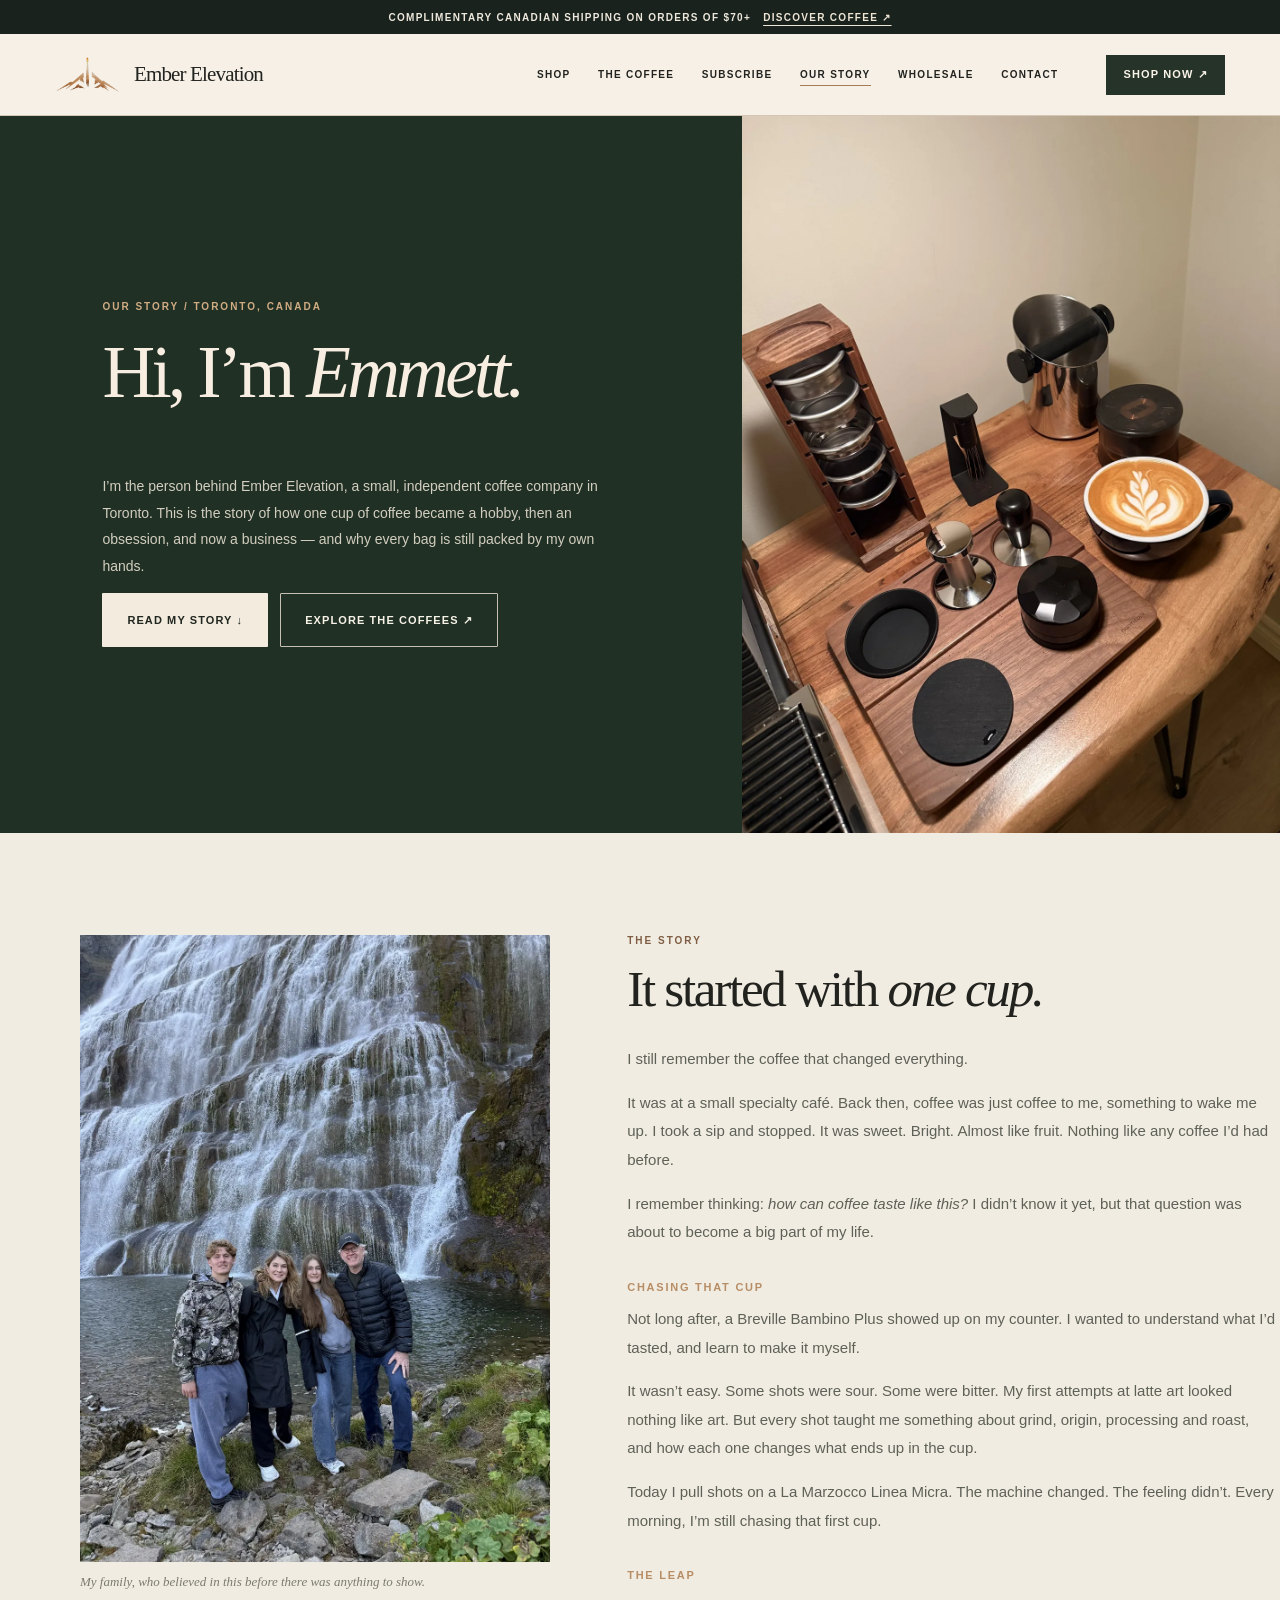
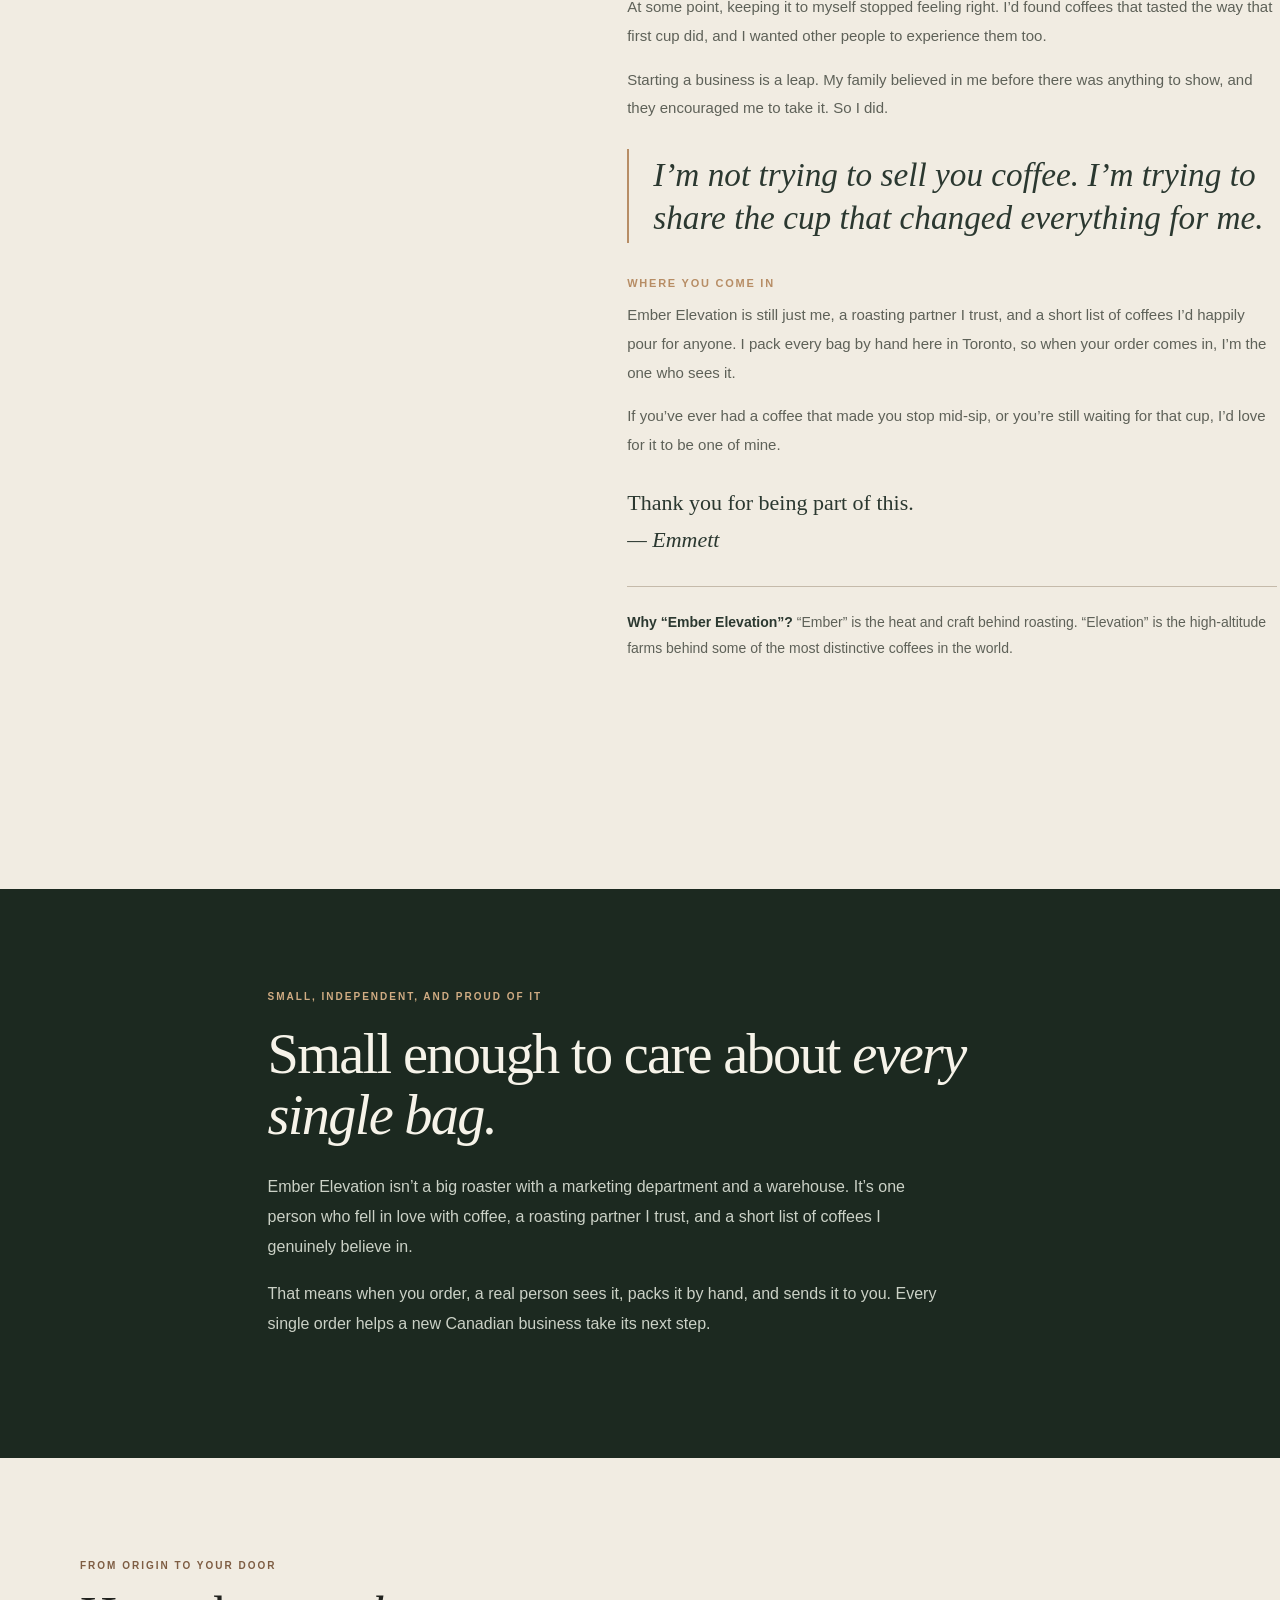
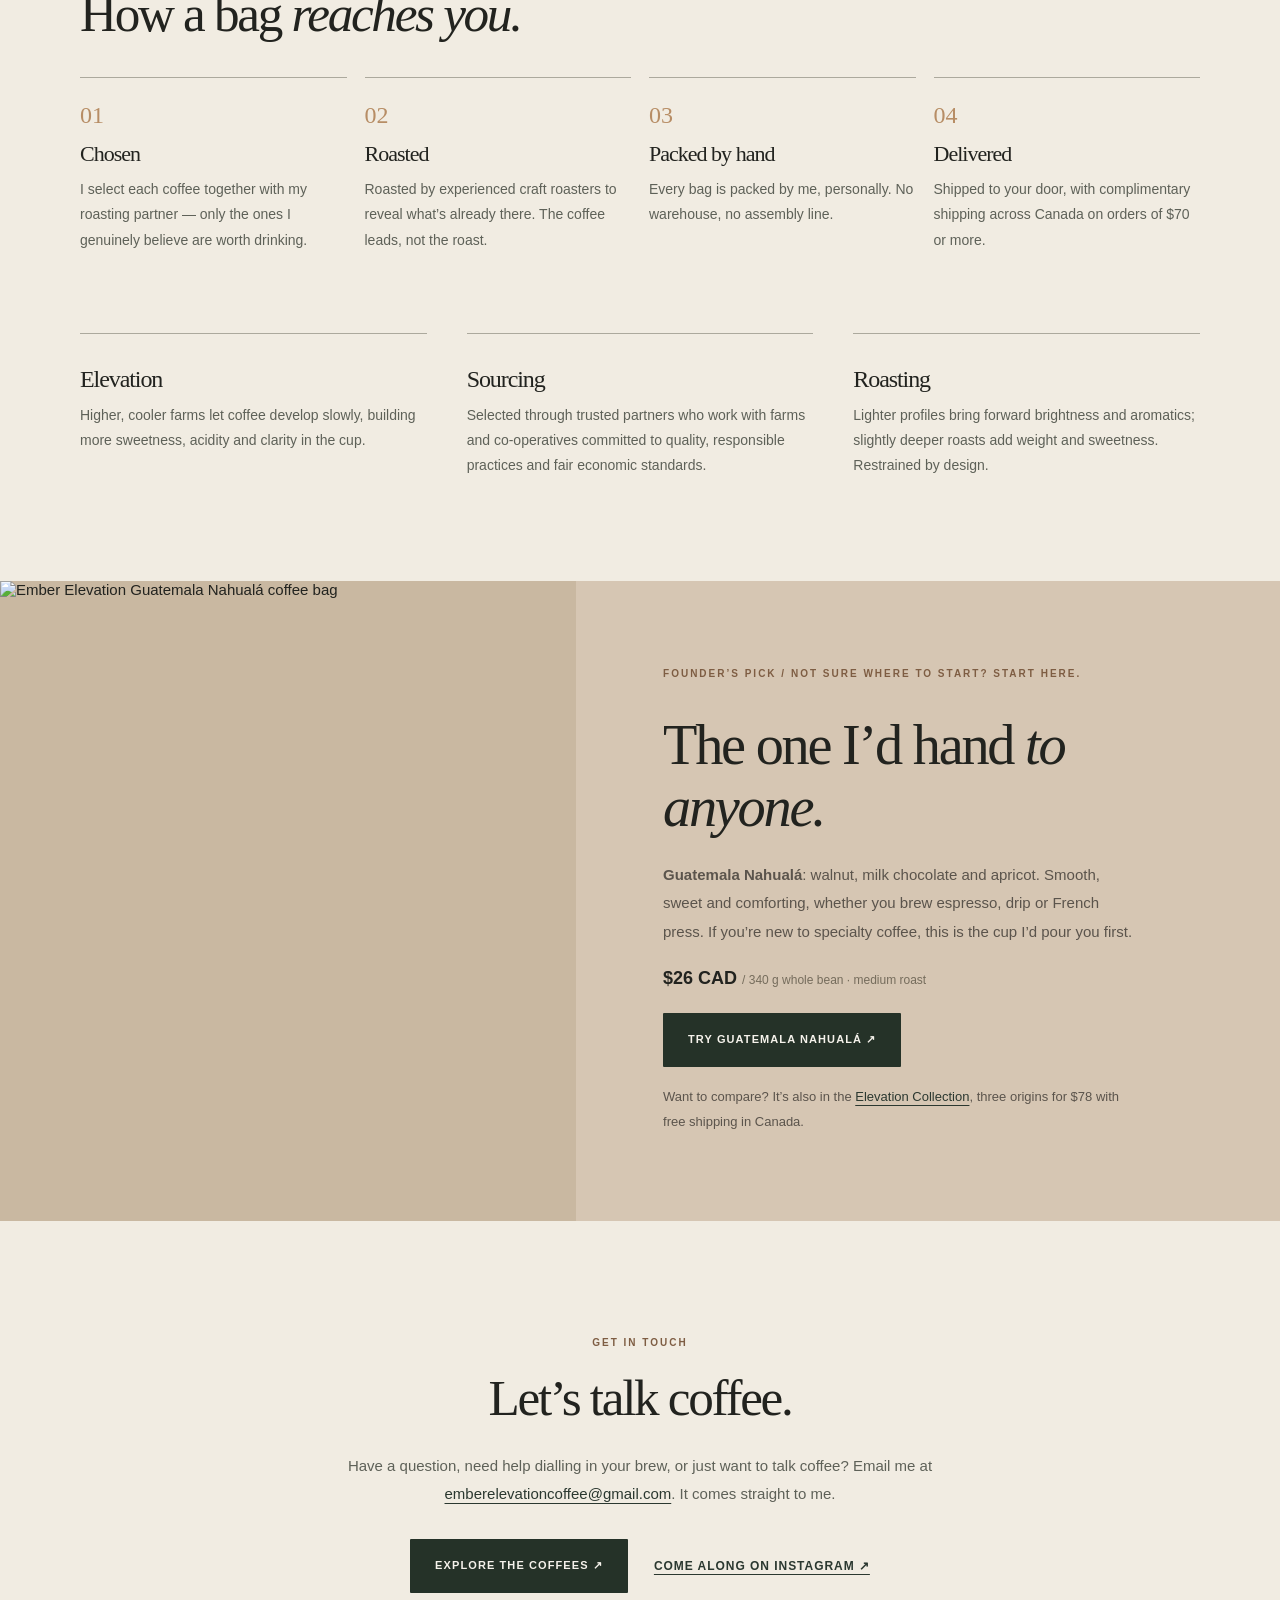
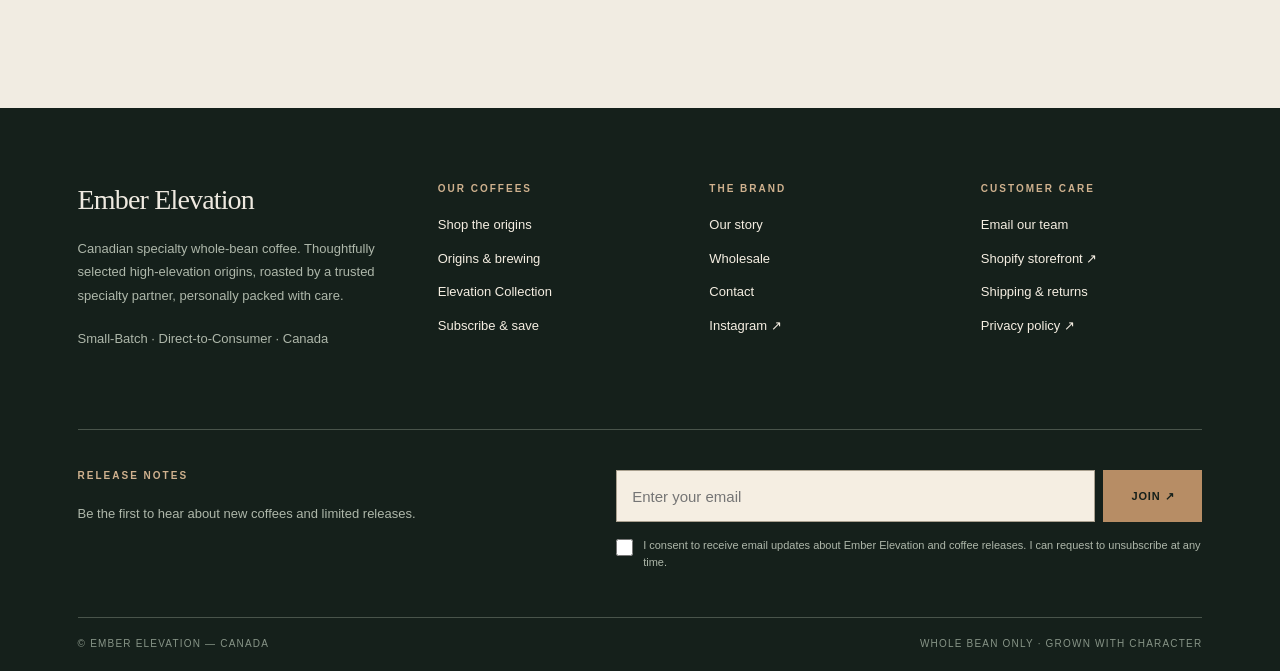
==== commit 1ced432d: "Footer: link Shipping & returns to the Shopify shipping policy Co-Authored-By: Claude Opus 5.5 <nore" ====
--- a/about.html
+++ b/about.html
@@ -64,4 +64,4 @@
 <section class="ee-story-start" aria-labelledby="ee-story-start-title"><div class="ee-story-start-media"><img src="https://cdn.shopify.com/s/files/1/0979/2956/0371/files/ChatGPTImageMar19_2026at02_08_01PM.png?v=1773943697" alt="Ember Elevation Guatemala Nahualá coffee bag" width="650" height="850" loading="lazy" decoding="async"></div><div class="ee-story-start-copy"><span class="eyebrow">FOUNDER’S PICK / NOT SURE WHERE TO START? START HERE.</span><h2 id="ee-story-start-title">The one I’d hand <em>to anyone.</em></h2><p><strong>Guatemala Nahualá</strong>: walnut, milk chocolate and apricot. Smooth, sweet and comforting, whether you brew espresso, drip or French press. If you’re new to specialty coffee, this is the cup I’d pour you first.</p><div class="ee-price">$26 CAD <span>/ 340 g whole bean · medium roast</span></div><a class="btn btn-dark" href="https://shop.emberelevation.com/products/ember-elevation-guatemala-nahuala">Try Guatemala Nahualá ↗</a><p class="ee-story-alt">Want to compare? It’s also in the <a href="https://shop.emberelevation.com/products/elevation-collection">Elevation Collection</a>, three origins for $78 with free shipping in Canada.</p></div></section>
 
 <section class="ee-story-note" aria-labelledby="ee-story-note-title"><div class="wrap ee-story-note-inner"><span class="eyebrow">GET IN TOUCH</span><h2 id="ee-story-note-title">Let’s talk coffee.</h2><p>Have a question, need help dialling in your brew, or just want to talk coffee? Email me at <a href="mailto:emberelevationcoffee@gmail.com">emberelevationcoffee@gmail.com</a>. It comes straight to me.</p><div class="ee-story-actions"><a class="btn btn-dark" href="https://shop.emberelevation.com/collections/shop-coffee">Explore the coffees ↗</a><a class="ee-story-ig" href="https://instagram.com/ember_elevation">Come along on Instagram ↗</a></div></div></section></main>
-<footer class="site-footer"><div class="wrap"><div class="footer-main"><div><div class="footer-brand">Ember Elevation</div><p class="footer-lead">Canadian specialty whole-bean coffee. Thoughtfully selected high-elevation origins, roasted by a trusted specialty partner, personally packed with care.</p><p class="footer-lead">Small-Batch · Direct-to-Consumer · Canada</p></div><div><h3>Our coffees</h3><a href="shop.html">Shop the origins</a><a href="coffee.html">Origins &amp; brewing</a><a href="https://shop.emberelevation.com/products/elevation-collection">Elevation Collection</a><a href="subscribe.html">Subscribe &amp; save</a></div><div><h3>The brand</h3><a href="about.html">Our story</a><a href="wholesale.html">Wholesale</a><a href="contact.html">Contact</a><a href="https://instagram.com/ember_elevation" target="_blank" rel="noopener noreferrer">Instagram ↗</a></div><div><h3>Customer care</h3><a href="mailto:emberelevationcoffee@gmail.com">Email our team</a><a href="https://shop.emberelevation.com/collections/shop-coffee">Shopify storefront ↗</a><a href="contact.html">Shipping &amp; returns questions</a><a href="https://checkout.shopify.com/97929560371/policies/50246058291.html?locale=en">Privacy policy ↗</a></div></div><div class="footer-news"><div><h3>Release notes</h3><p>Be the first to hear about new coffees and limited releases.</p></div><form class="newsletter-form-inner" action="https://formspree.io/f/xykkeolk" method="POST"><input type="email" name="email" aria-label="Email address" placeholder="Enter your email" autocomplete="email" required><button type="submit">Join ↗</button><label class="consent-row"><input type="checkbox" name="marketing_consent" value="yes" required><span>I consent to receive email updates about Ember Elevation and coffee releases. I can request to unsubscribe at any time.</span></label></form></div><div class="footer-bottom"><span>© Ember Elevation — Canada</span><span>Whole bean only · Grown with character</span></div></div></footer></body></html>+<footer class="site-footer"><div class="wrap"><div class="footer-main"><div><div class="footer-brand">Ember Elevation</div><p class="footer-lead">Canadian specialty whole-bean coffee. Thoughtfully selected high-elevation origins, roasted by a trusted specialty partner, personally packed with care.</p><p class="footer-lead">Small-Batch · Direct-to-Consumer · Canada</p></div><div><h3>Our coffees</h3><a href="shop.html">Shop the origins</a><a href="coffee.html">Origins &amp; brewing</a><a href="https://shop.emberelevation.com/products/elevation-collection">Elevation Collection</a><a href="subscribe.html">Subscribe &amp; save</a></div><div><h3>The brand</h3><a href="about.html">Our story</a><a href="wholesale.html">Wholesale</a><a href="contact.html">Contact</a><a href="https://instagram.com/ember_elevation" target="_blank" rel="noopener noreferrer">Instagram ↗</a></div><div><h3>Customer care</h3><a href="mailto:emberelevationcoffee@gmail.com">Email our team</a><a href="https://shop.emberelevation.com/collections/shop-coffee">Shopify storefront ↗</a><a href="https://shop.emberelevation.com/policies/shipping-policy">Shipping &amp; returns</a><a href="https://checkout.shopify.com/97929560371/policies/50246058291.html?locale=en">Privacy policy ↗</a></div></div><div class="footer-news"><div><h3>Release notes</h3><p>Be the first to hear about new coffees and limited releases.</p></div><form class="newsletter-form-inner" action="https://formspree.io/f/xykkeolk" method="POST"><input type="email" name="email" aria-label="Email address" placeholder="Enter your email" autocomplete="email" required><button type="submit">Join ↗</button><label class="consent-row"><input type="checkbox" name="marketing_consent" value="yes" required><span>I consent to receive email updates about Ember Elevation and coffee releases. I can request to unsubscribe at any time.</span></label></form></div><div class="footer-bottom"><span>© Ember Elevation — Canada</span><span>Whole bean only · Grown with character</span></div></div></footer></body></html>
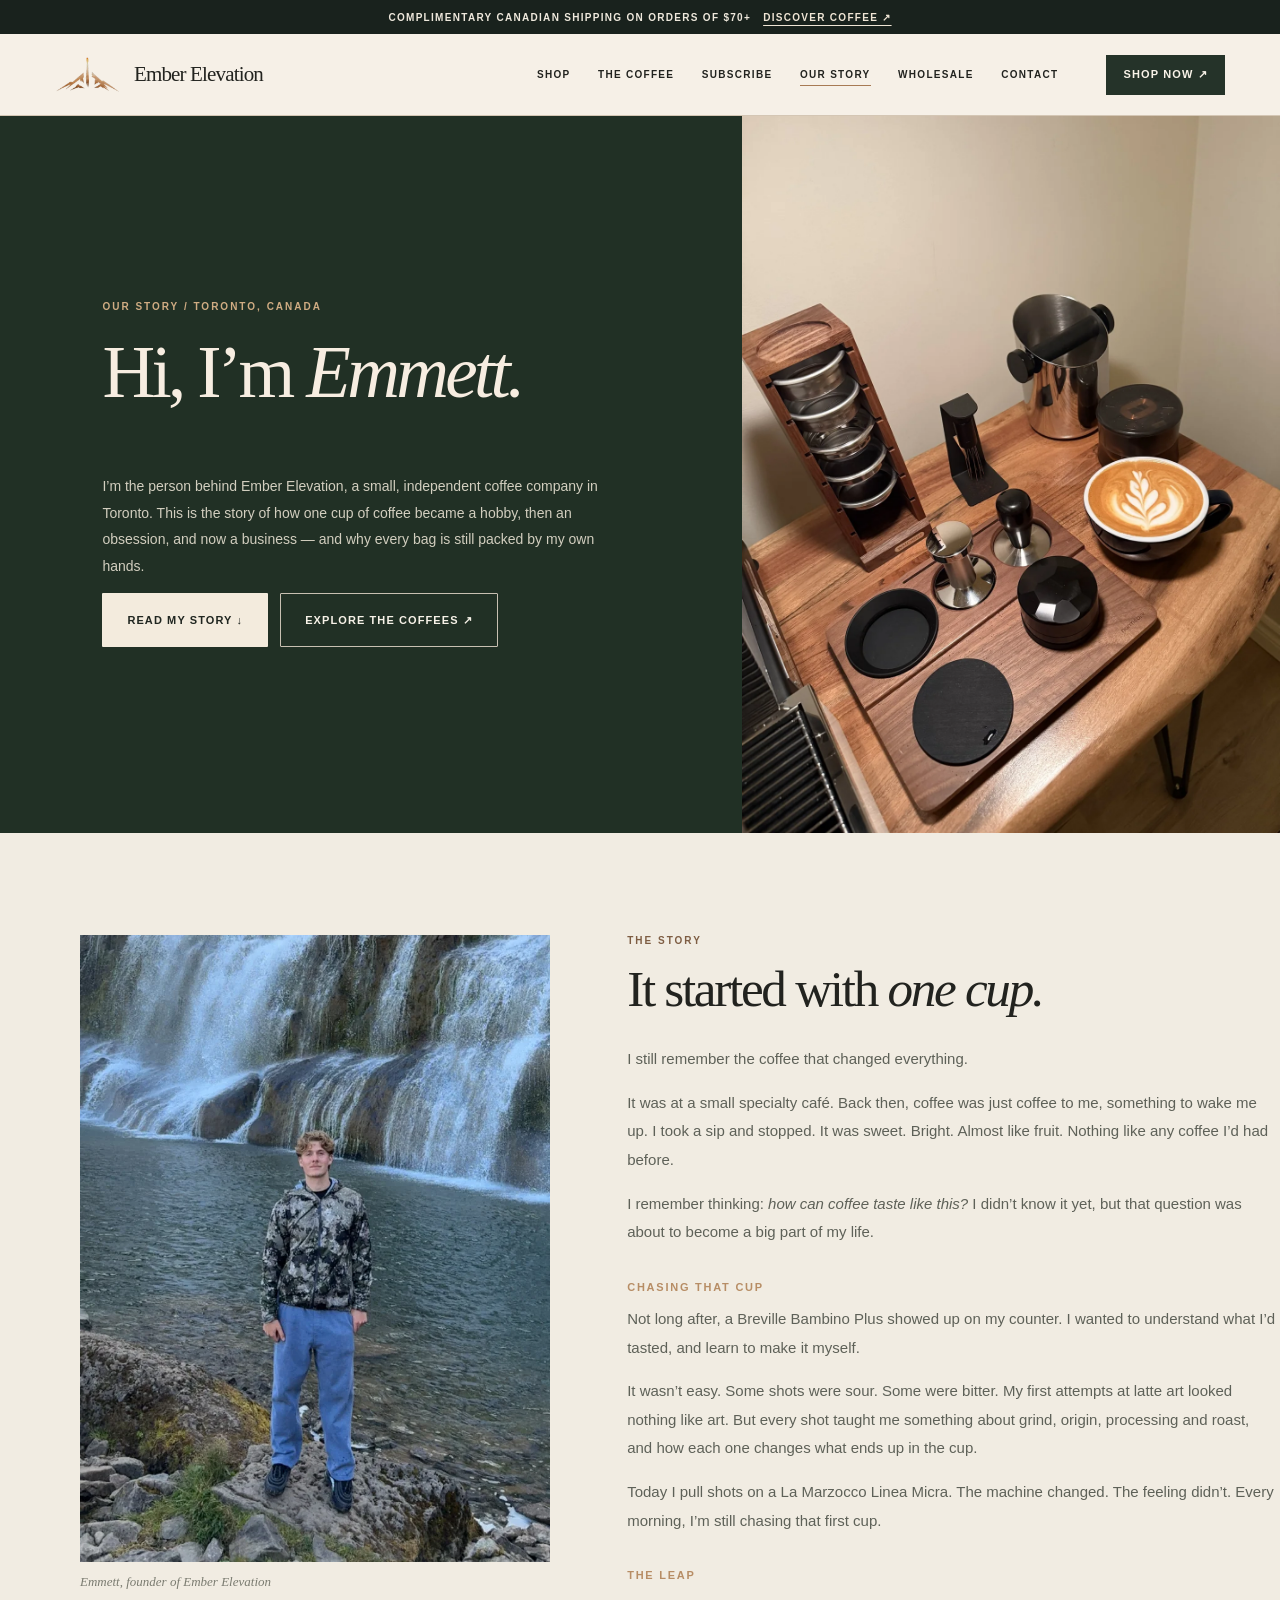
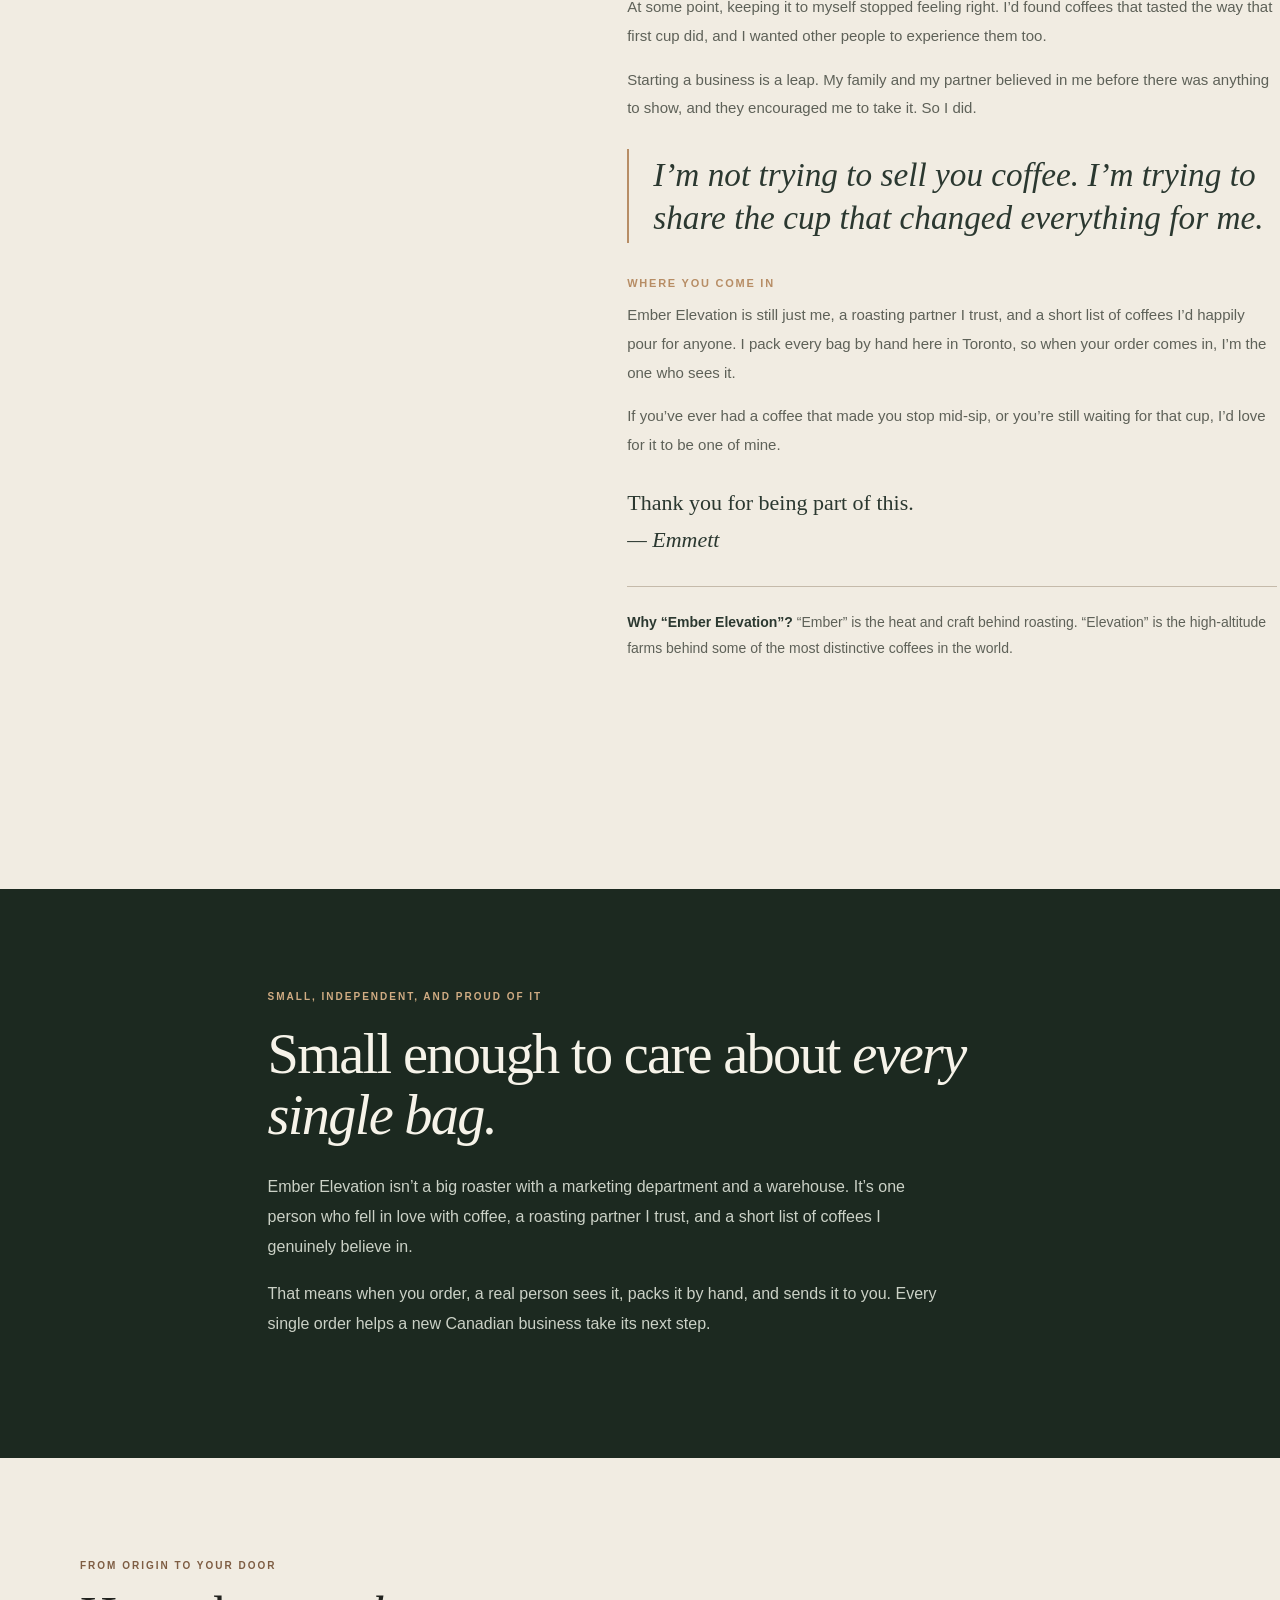
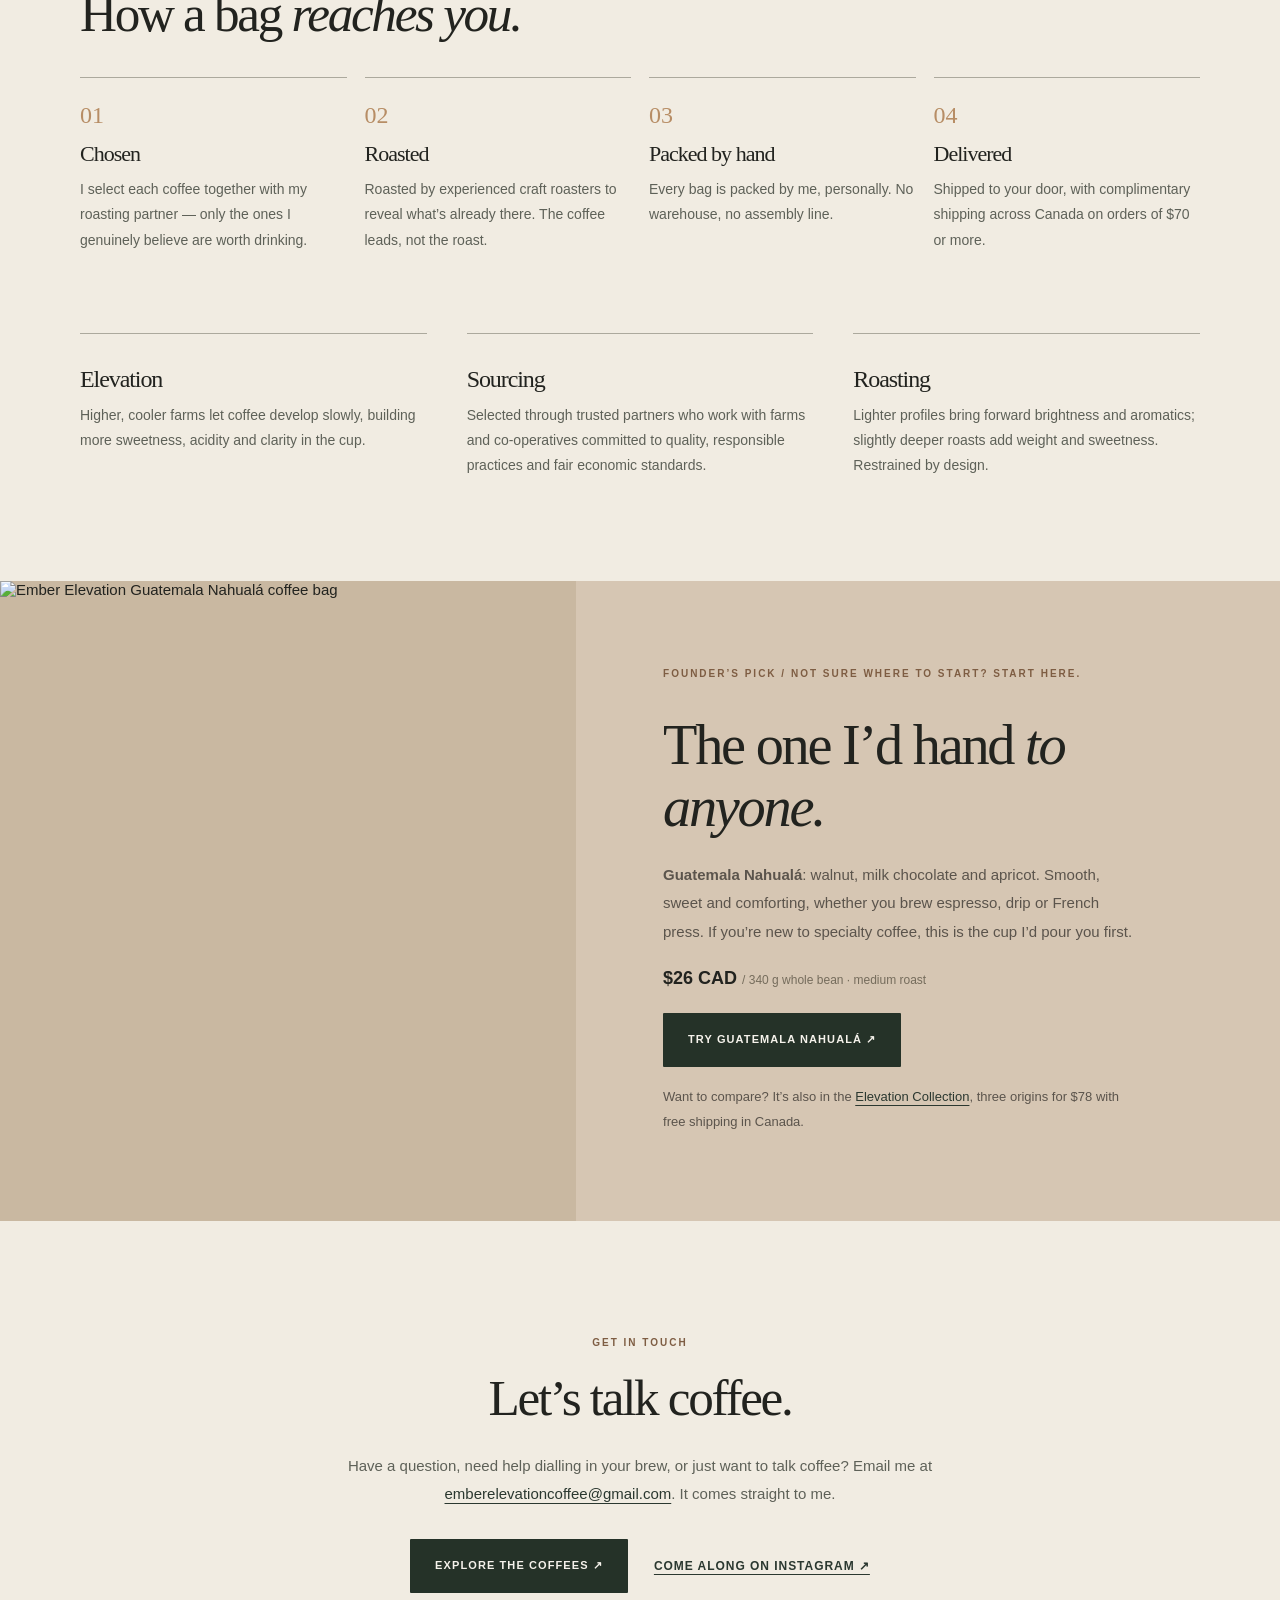
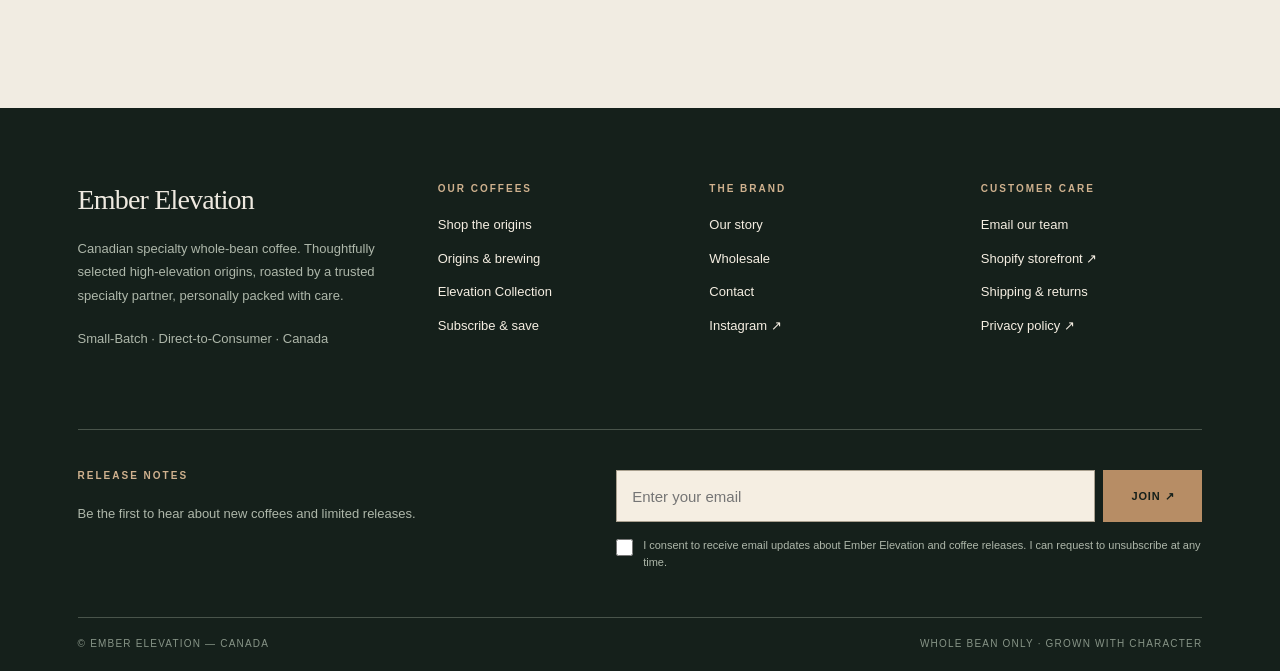
==== commit ab795aa5: "Our Story: solo founder photo, mention partner's support Co-Authored-By: Claude Opus 5.5 <noreply@an" ====
--- a/about.html
+++ b/about.html
@@ -6,8 +6,8 @@
 <div class="founder">
 
 <div class="founder-image ee-founder-family">
-<img src="ember-family.webp" loading="lazy" decoding="async" width="1040" height="1387" alt="Emmett with his family in front of a mountain waterfall">
-<p class="ee-family-caption">My family, who believed in this before there was anything to show.</p>
+<img src="ember-emmett.webp" loading="lazy" decoding="async" width="750" height="1000" alt="Emmett Dennis-Turner, founder of Ember Elevation, standing in front of a waterfall">
+<p class="ee-family-caption">Emmett, founder of Ember Elevation</p>
 </div>
 
 <div class="founder-copy">
@@ -26,7 +26,7 @@
 
 <h3 class="ee-chapter">The leap</h3>
 <p>At some point, keeping it to myself stopped feeling right. I’d found coffees that tasted the way that first cup did, and I wanted other people to experience them too.</p>
-<p>Starting a business is a leap. My family believed in me before there was anything to show, and they encouraged me to take it. So I did.</p>
+<p>Starting a business is a leap. My family and my partner believed in me before there was anything to show, and they encouraged me to take it. So I did.</p>
 <blockquote class="ee-story-quote">I’m not trying to sell you coffee. I’m trying to share the cup that changed everything for me.</blockquote>
 
 <h3 class="ee-chapter">Where you come in</h3>
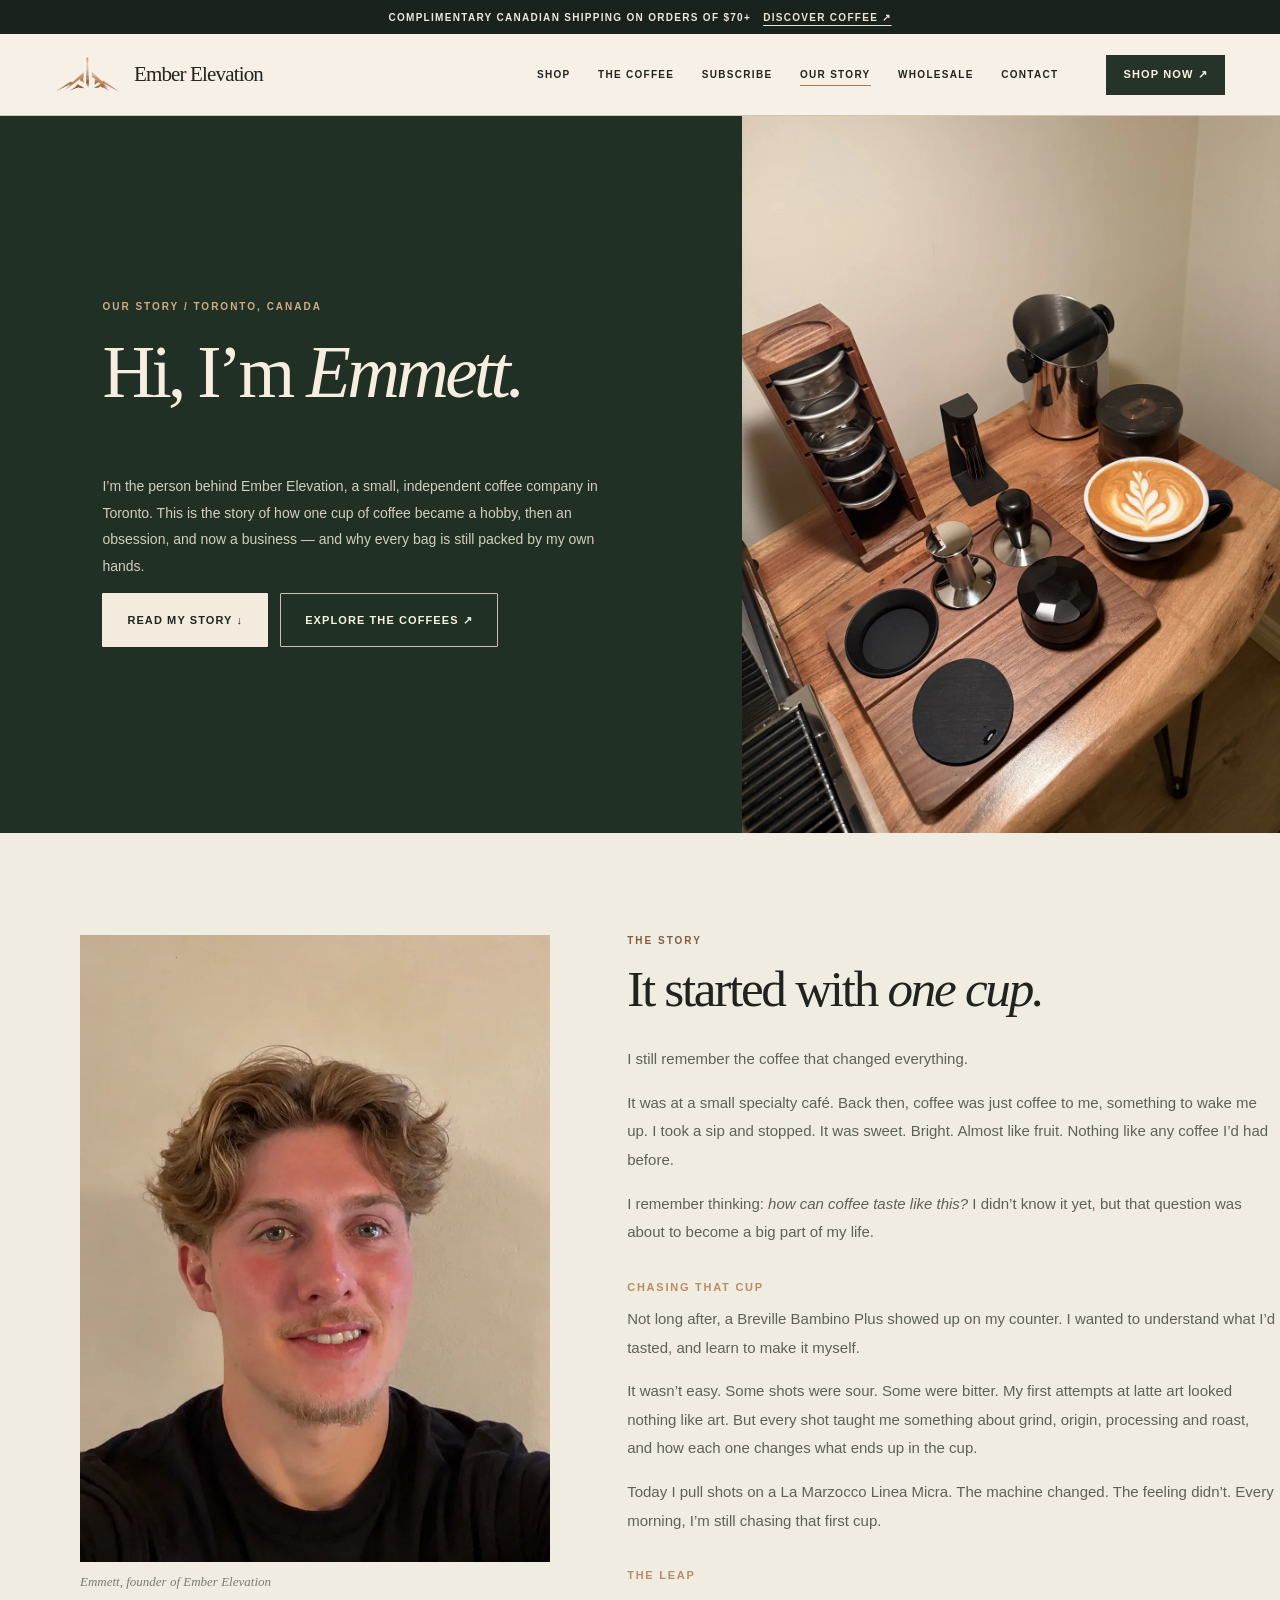
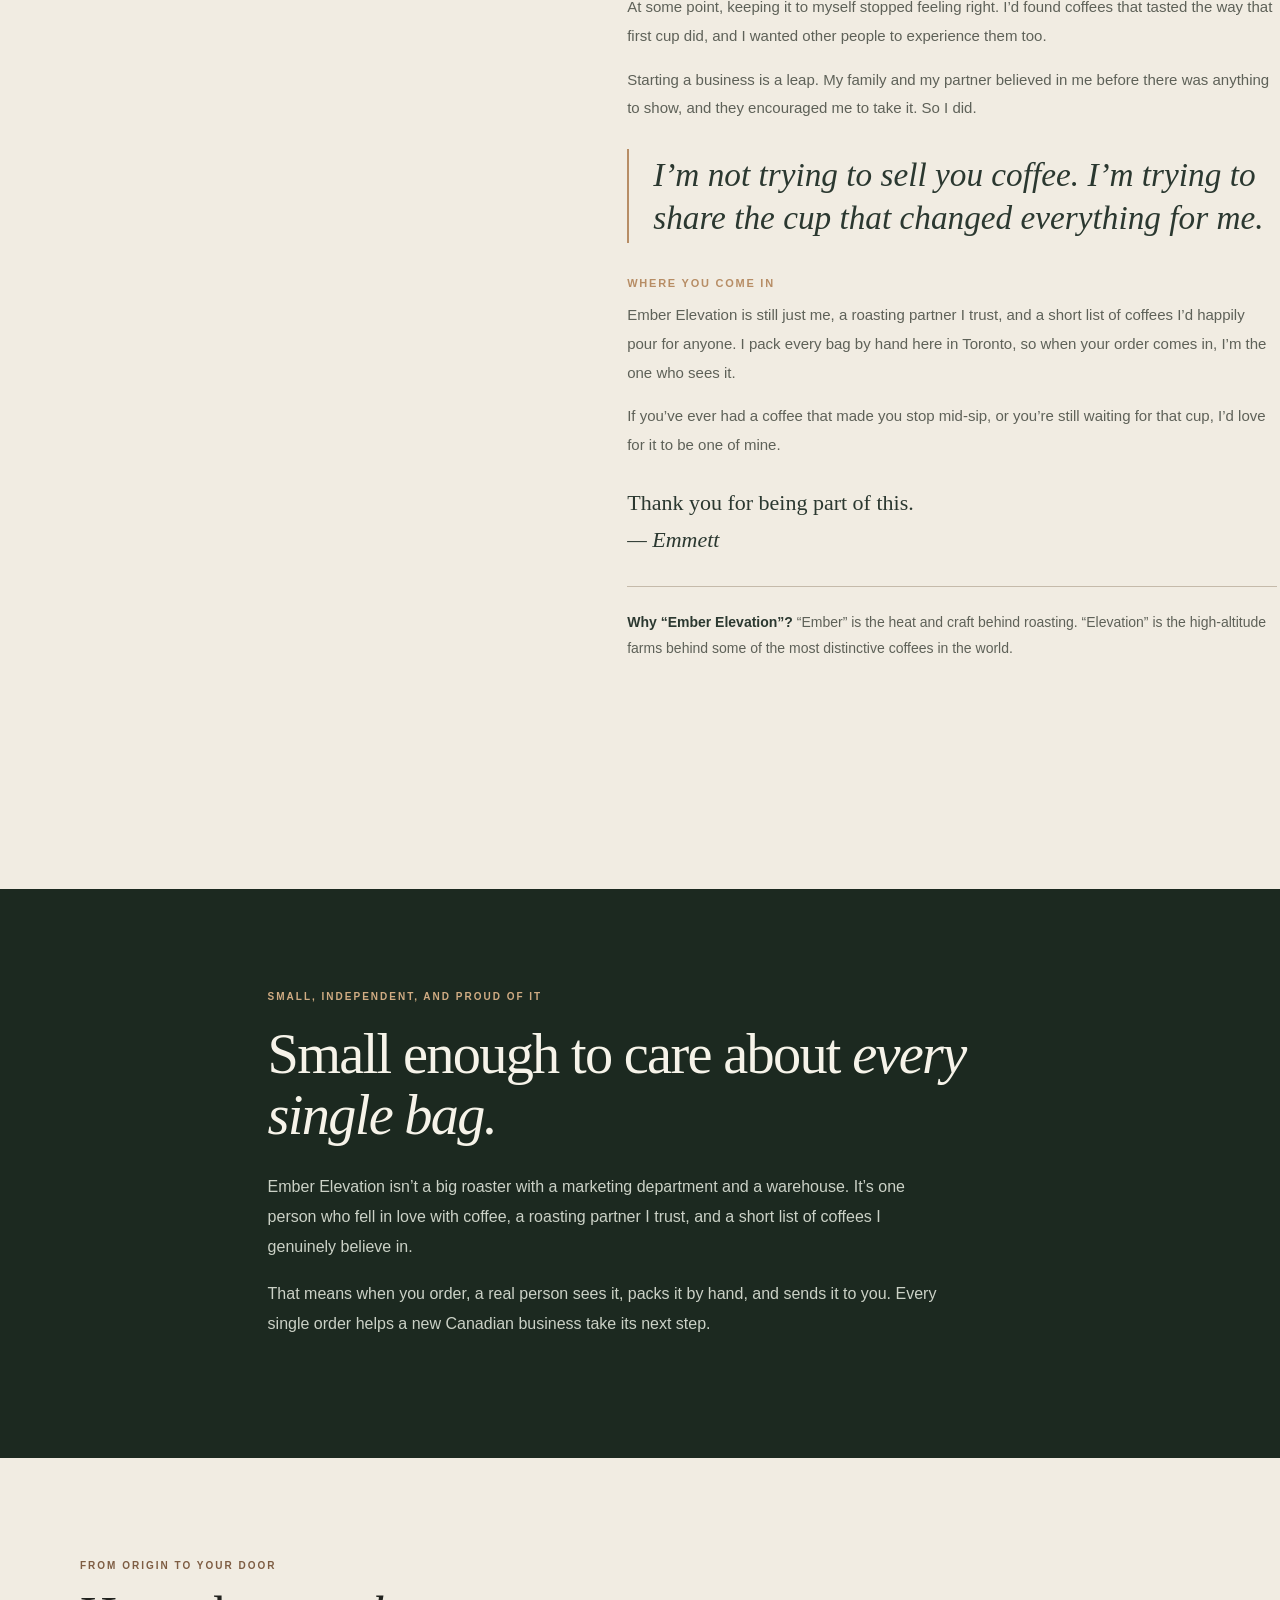
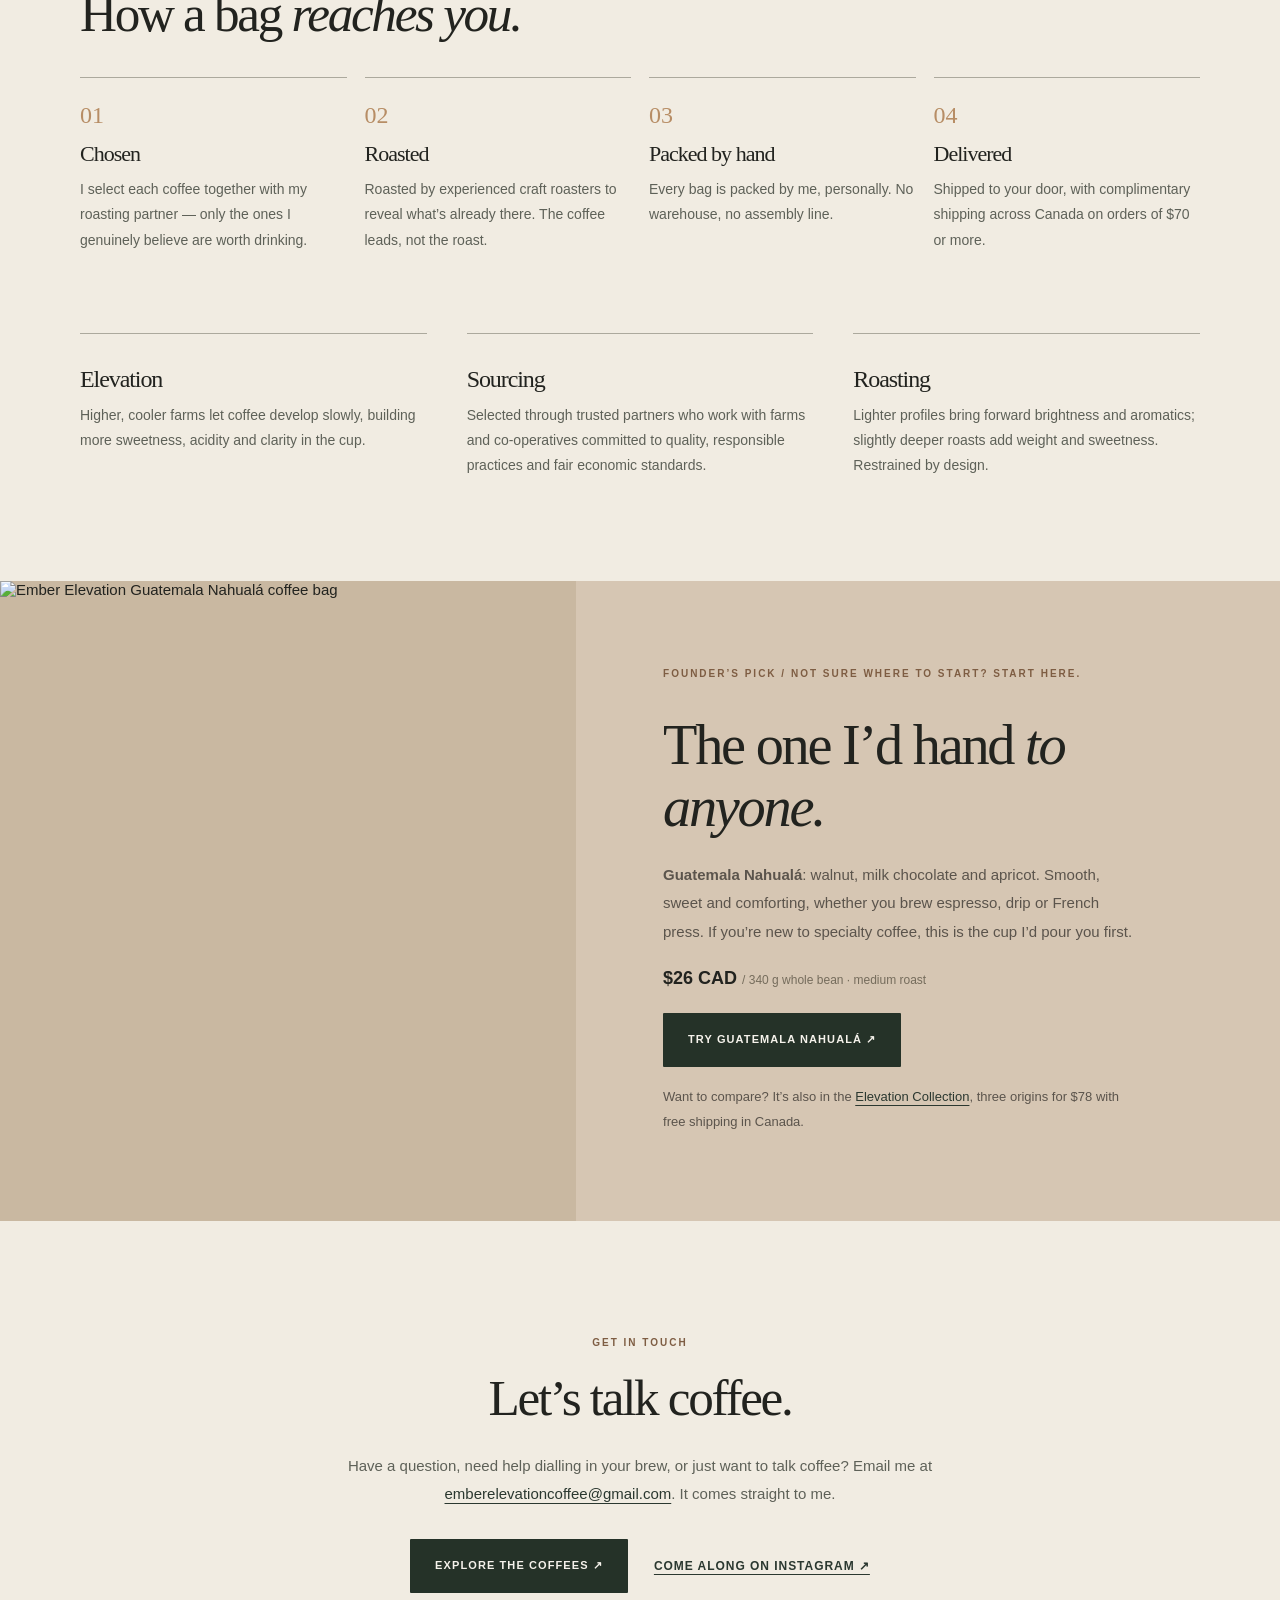
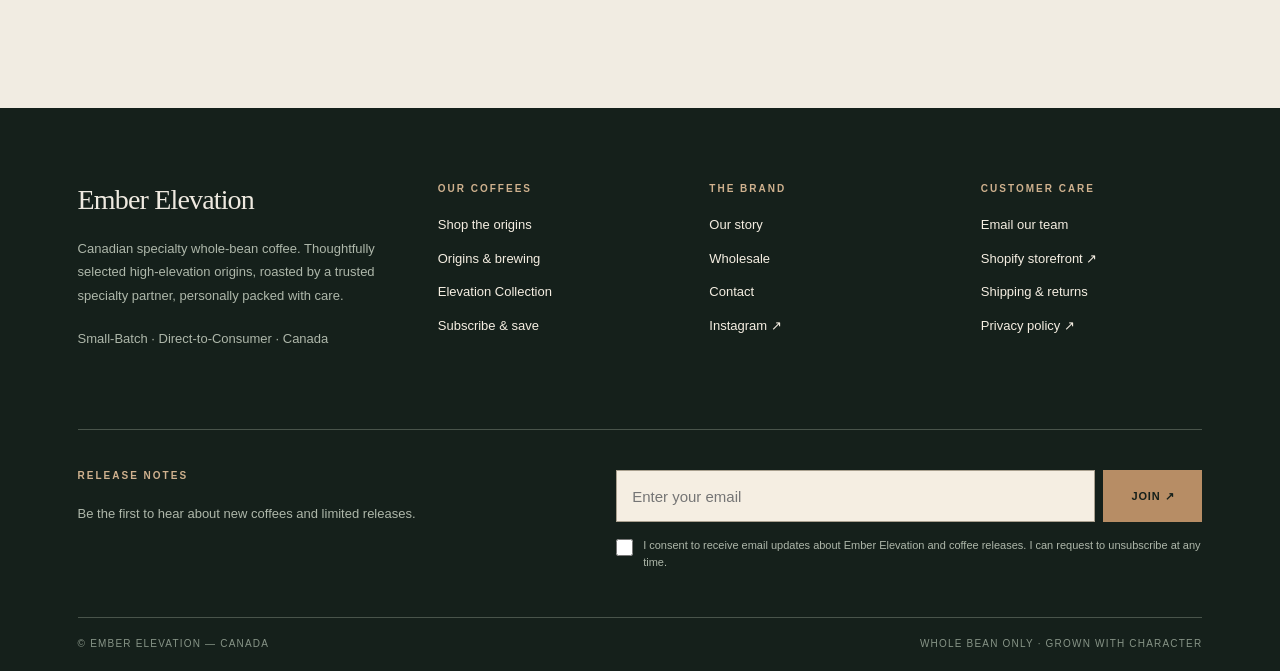
==== commit 3a631808: "Our Story: use Emmett's portrait photo Co-Authored-By: Claude Opus 5.5 <noreply@anthropic.com> Claud" ====
--- a/about.html
+++ b/about.html
@@ -6,7 +6,7 @@
 <div class="founder">
 
 <div class="founder-image ee-founder-family">
-<img src="ember-emmett.webp" loading="lazy" decoding="async" width="750" height="1000" alt="Emmett Dennis-Turner, founder of Ember Elevation, standing in front of a waterfall">
+<img src="ember-emmett-portrait.webp" loading="lazy" decoding="async" width="750" height="1000" alt="Emmett Dennis-Turner, founder of Ember Elevation">
 <p class="ee-family-caption">Emmett, founder of Ember Elevation</p>
 </div>
 
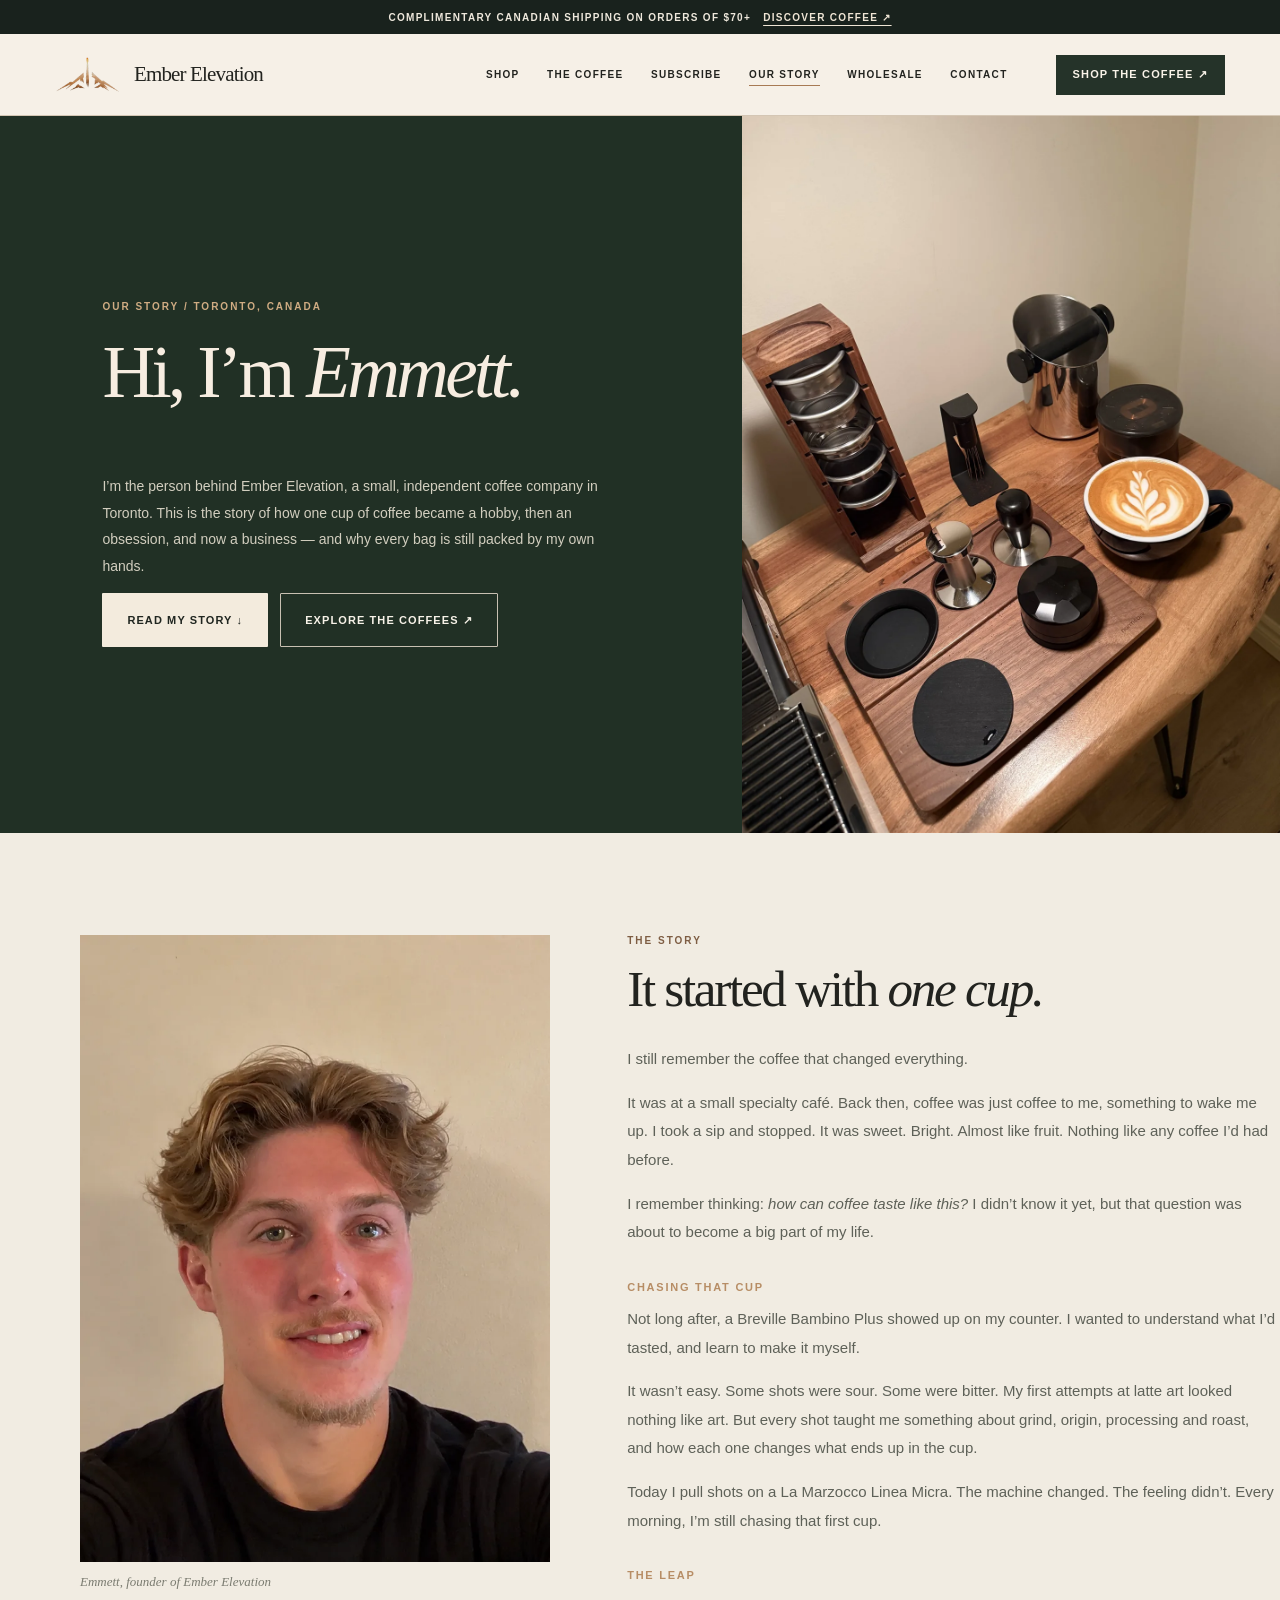
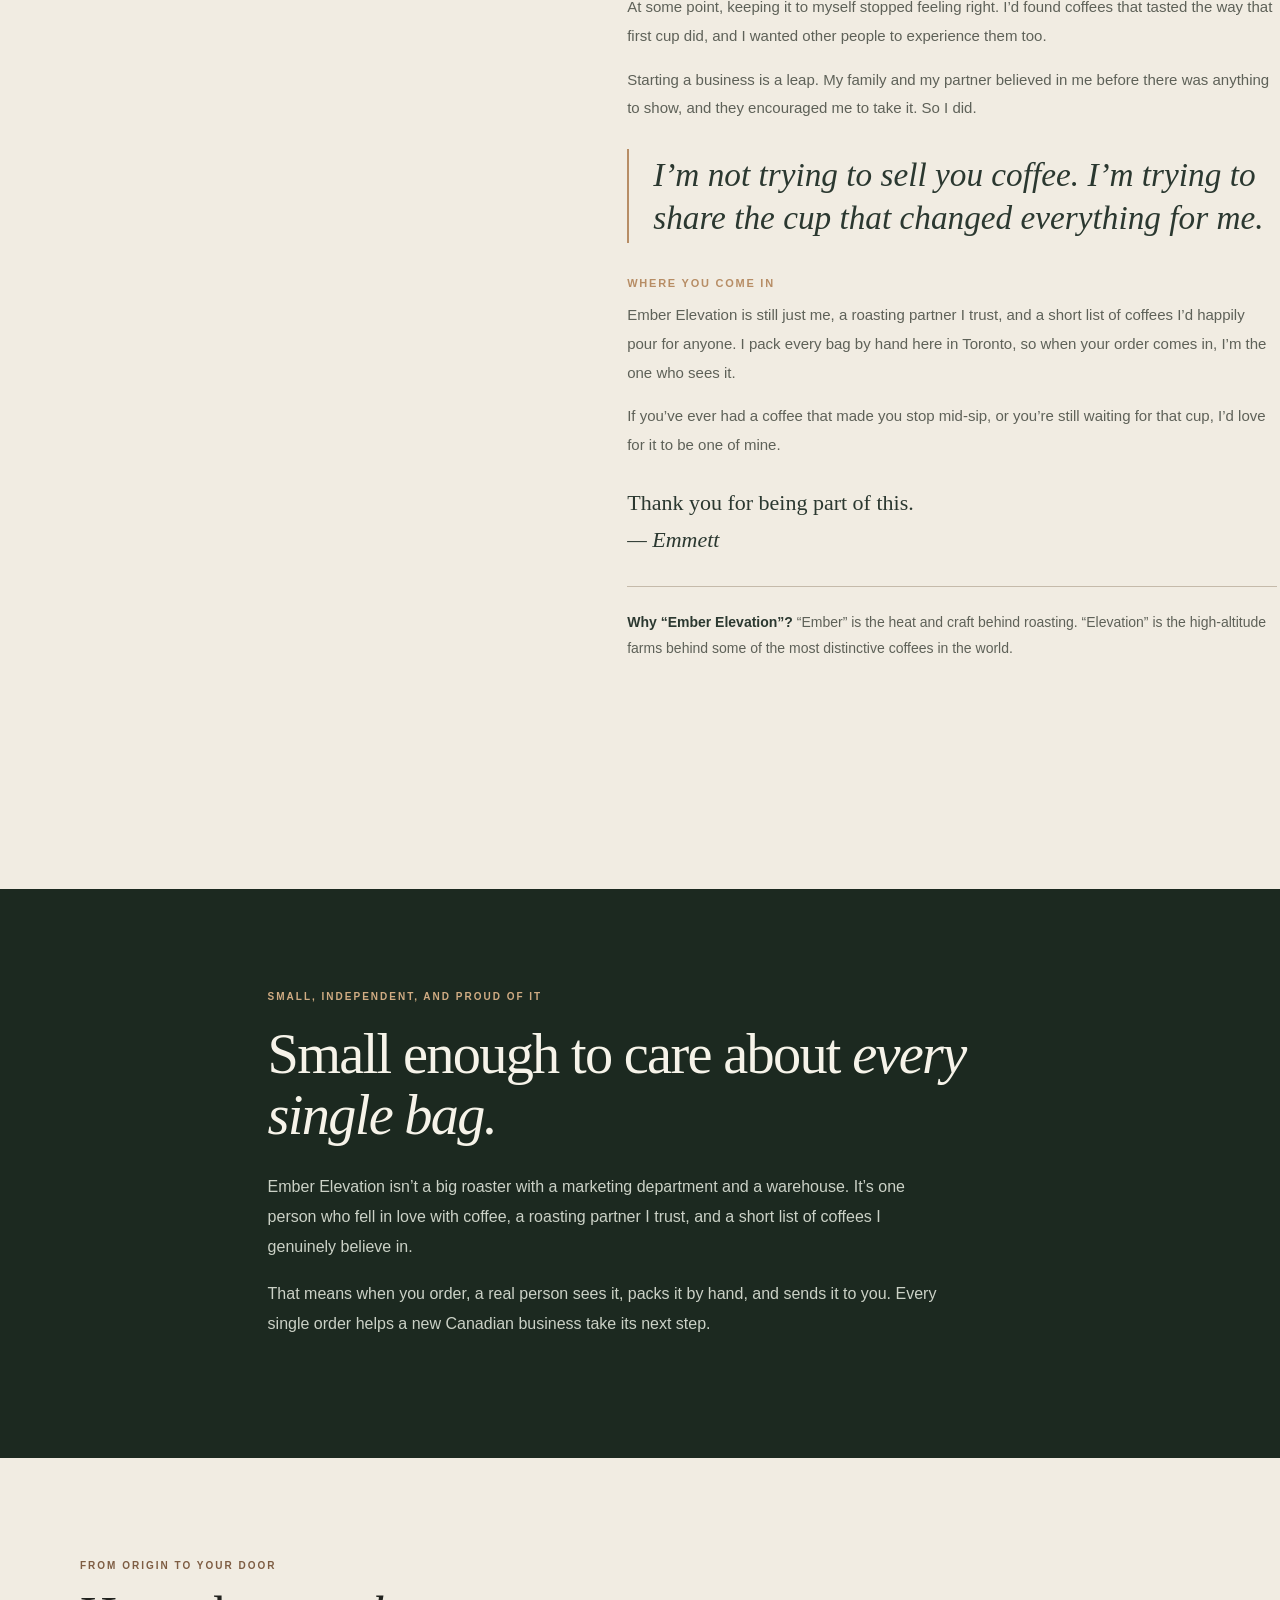
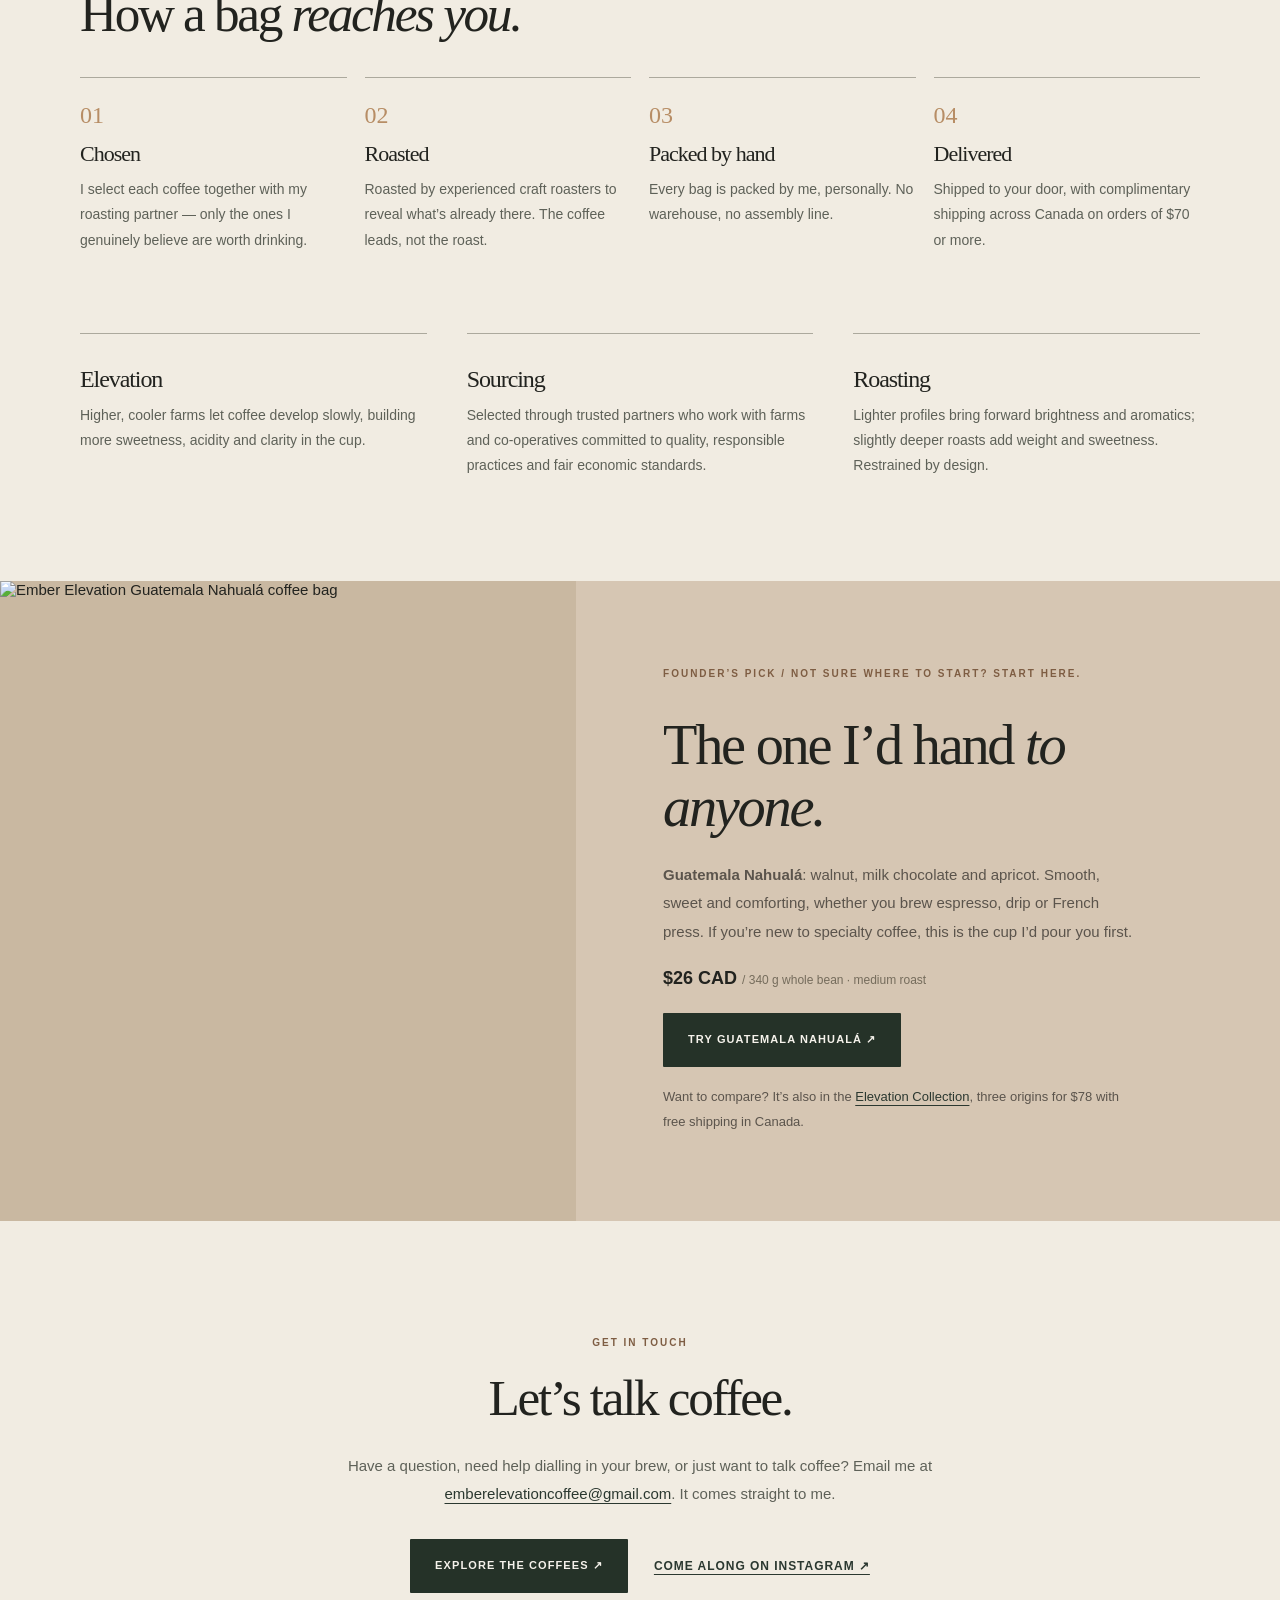
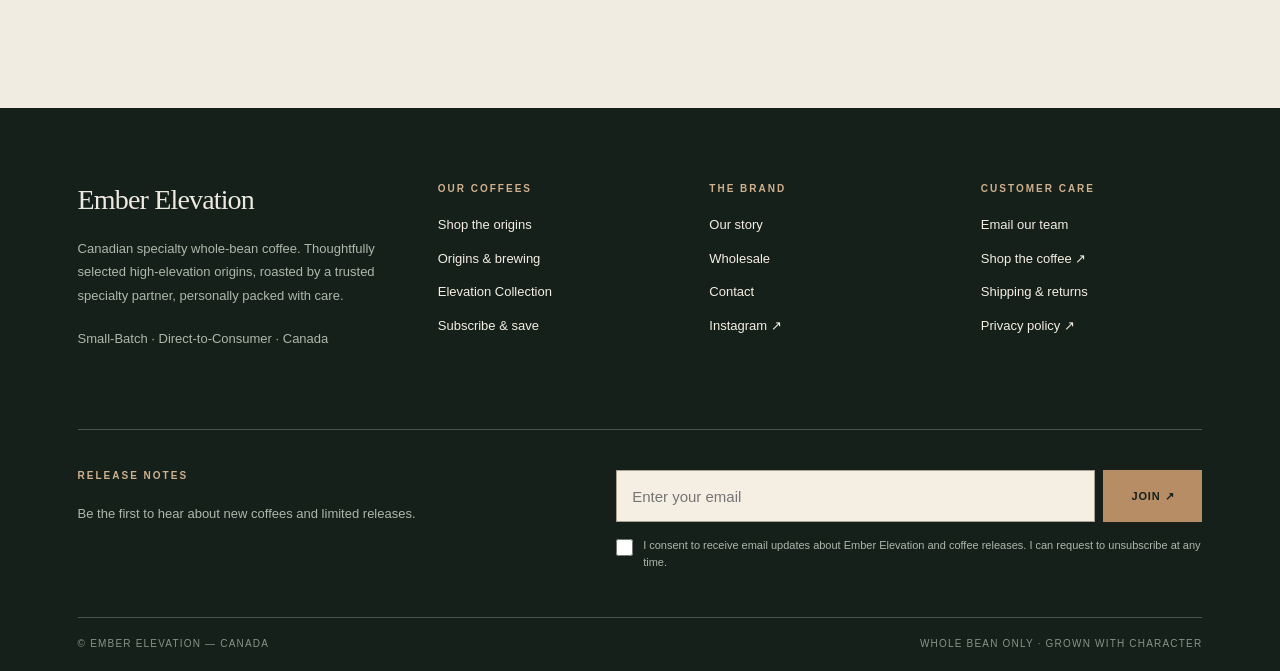
==== commit cd0dcd95: "Unify shop buttons, vary repeated espresso photo, remove duplicate home section, update Our Story de" ====
--- a/about.html
+++ b/about.html
@@ -1,5 +1,5 @@
-<!doctype html><html lang="en-CA"><head><meta charset="utf-8"><meta name="viewport" content="width=device-width, initial-scale=1"><meta name="theme-color" content="#17211d"><title>The Story Behind Ember Elevation | Canadian Specialty Coffee</title><meta name="description" content="Meet the founder and discover the philosophy, high-elevation sourcing, and carefully considered roasting approach behind Ember Elevation."><link rel="canonical" href="https://emberelevation.com/about.html"><link rel="icon" href="favicon.ico"><link rel="preconnect" href="https://cdn.shopify.com" crossorigin><meta property="og:type" content="website"><meta property="og:site_name" content="Ember Elevation"><meta property="og:title" content="The Story Behind Ember Elevation | Canadian Specialty Coffee"><meta property="og:description" content="Meet the founder and discover the philosophy, high-elevation sourcing, and carefully considered roasting approach behind Ember Elevation."><meta property="og:url" content="https://emberelevation.com/about.html"><meta property="og:image" content="https://cdn.shopify.com/s/files/1/0979/2956/0371/files/ember-latte-atelier.webp?v=1794083608"><meta name="twitter:card" content="summary_large_image"><link rel="stylesheet" href="site.css"><link rel="stylesheet" href="atelier.css"><script type="application/ld+json">{"@context":"https://schema.org","@type":"Organization","name":"Ember Elevation","url":"https://emberelevation.com","logo":"https://emberelevation.com/logo.png","sameAs":["https://instagram.com/ember_elevation"],"contactPoint":{"@type":"ContactPoint","email":"emberelevationcoffee@gmail.com","contactType":"customer service"}}</script></head><body><a class="skip-link" href="#main">Skip to content</a>
-<div class="announcement">COMPLIMENTARY CANADIAN SHIPPING ON ORDERS OF $70+ <a href="shop.html">DISCOVER COFFEE ↗</a></div><header class="site-header"><div class="header-inner"><a class="brand" href="index.html" aria-label="Ember Elevation home"><img class="brand-mark" src="logo-mark.png" alt="" width="65" height="38"><span class="brand-name">Ember Elevation</span></a><nav class="desktop-nav" aria-label="Main navigation"><a href="shop.html">Shop</a><a href="coffee.html">The Coffee</a><a href="subscribe.html">Subscribe</a><a href="about.html" aria-current="page">Our Story</a><a href="wholesale.html">Wholesale</a><a href="contact.html">Contact</a></nav><a class="header-shop" href="https://shop.emberelevation.com/collections/shop-coffee">Shop now ↗</a><details class="mobile-menu"><summary><span class="menu-icon" aria-hidden="true"></span> MENU</summary><nav class="mobile-panel" aria-label="Mobile navigation"><a href="index.html">Home</a><a href="shop.html">Shop</a><a href="coffee.html">The Coffee</a><a href="subscribe.html">Subscribe</a><a href="about.html">Our Story</a><a href="wholesale.html">Wholesale</a><a href="contact.html">Contact</a><a href="https://shop.emberelevation.com/collections/shop-coffee">Shop all coffees ↗</a></nav></details></div></header><main id="main"><section class="ee-about-intro"><div class="ee-about-copy"><span class="eyebrow eyebrow-light">OUR STORY / TORONTO, CANADA</span><h1>Hi, I’m <em>Emmett.</em></h1><p>I’m the person behind Ember Elevation, a small, independent coffee company in Toronto. This is the story of how one cup of coffee became a hobby, then an obsession, and now a business — and why every bag is still packed by my own hands.</p><div class="ee-story-actions"><a class="btn btn-light" href="#story">Read my story ↓</a><a class="btn btn-outline-light" href="https://shop.emberelevation.com/collections/shop-coffee">Explore the coffees ↗</a></div></div><img src="ember-workflow-station.webp" alt="Emmett’s espresso workflow station with tampers, distribution tools and a flat white with latte art" width="1200" height="1600"></section>
+<!doctype html><html lang="en-CA"><head><meta charset="utf-8"><meta name="viewport" content="width=device-width, initial-scale=1"><meta name="theme-color" content="#17211d"><title>The Story Behind Ember Elevation | Canadian Specialty Coffee</title><meta name="description" content="Meet Emmett, the Toronto founder behind Ember Elevation, and the one cup of coffee that started it all."><link rel="canonical" href="https://emberelevation.com/about.html"><link rel="icon" href="favicon.ico"><link rel="preconnect" href="https://cdn.shopify.com" crossorigin><meta property="og:type" content="website"><meta property="og:site_name" content="Ember Elevation"><meta property="og:title" content="The Story Behind Ember Elevation | Canadian Specialty Coffee"><meta property="og:description" content="Meet Emmett, the Toronto founder behind Ember Elevation, and the one cup of coffee that started it all."><meta property="og:url" content="https://emberelevation.com/about.html"><meta property="og:image" content="https://cdn.shopify.com/s/files/1/0979/2956/0371/files/ember-latte-atelier.webp?v=1794083608"><meta name="twitter:card" content="summary_large_image"><link rel="stylesheet" href="site.css"><link rel="stylesheet" href="atelier.css"><script type="application/ld+json">{"@context":"https://schema.org","@type":"Organization","name":"Ember Elevation","url":"https://emberelevation.com","logo":"https://emberelevation.com/logo.png","sameAs":["https://instagram.com/ember_elevation"],"contactPoint":{"@type":"ContactPoint","email":"emberelevationcoffee@gmail.com","contactType":"customer service"}}</script></head><body><a class="skip-link" href="#main">Skip to content</a>
+<div class="announcement">COMPLIMENTARY CANADIAN SHIPPING ON ORDERS OF $70+ <a href="shop.html">DISCOVER COFFEE ↗</a></div><header class="site-header"><div class="header-inner"><a class="brand" href="index.html" aria-label="Ember Elevation home"><img class="brand-mark" src="logo-mark.png" alt="" width="65" height="38"><span class="brand-name">Ember Elevation</span></a><nav class="desktop-nav" aria-label="Main navigation"><a href="shop.html">Shop</a><a href="coffee.html">The Coffee</a><a href="subscribe.html">Subscribe</a><a href="about.html" aria-current="page">Our Story</a><a href="wholesale.html">Wholesale</a><a href="contact.html">Contact</a></nav><a class="header-shop" href="https://shop.emberelevation.com/collections/shop-coffee">Shop the coffee ↗</a><details class="mobile-menu"><summary><span class="menu-icon" aria-hidden="true"></span> MENU</summary><nav class="mobile-panel" aria-label="Mobile navigation"><a href="index.html">Home</a><a href="shop.html">Shop</a><a href="coffee.html">The Coffee</a><a href="subscribe.html">Subscribe</a><a href="about.html">Our Story</a><a href="wholesale.html">Wholesale</a><a href="contact.html">Contact</a><a href="https://shop.emberelevation.com/collections/shop-coffee">Shop the coffee ↗</a></nav></details></div></header><main id="main"><section class="ee-about-intro"><div class="ee-about-copy"><span class="eyebrow eyebrow-light">OUR STORY / TORONTO, CANADA</span><h1>Hi, I’m <em>Emmett.</em></h1><p>I’m the person behind Ember Elevation, a small, independent coffee company in Toronto. This is the story of how one cup of coffee became a hobby, then an obsession, and now a business — and why every bag is still packed by my own hands.</p><div class="ee-story-actions"><a class="btn btn-light" href="#story">Read my story ↓</a><a class="btn btn-outline-light" href="https://shop.emberelevation.com/collections/shop-coffee">Explore the coffees ↗</a></div></div><img src="ember-workflow-station.webp" alt="Emmett’s espresso workflow station with tampers, distribution tools and a flat white with latte art" width="1200" height="1600"></section>
 
 <section class="longform" id="story"><div class="wrap"><div class="about-original"><div class="container">
 
@@ -64,4 +64,4 @@
 <section class="ee-story-start" aria-labelledby="ee-story-start-title"><div class="ee-story-start-media"><img src="https://cdn.shopify.com/s/files/1/0979/2956/0371/files/ChatGPTImageMar19_2026at02_08_01PM.png?v=1773943697" alt="Ember Elevation Guatemala Nahualá coffee bag" width="650" height="850" loading="lazy" decoding="async"></div><div class="ee-story-start-copy"><span class="eyebrow">FOUNDER’S PICK / NOT SURE WHERE TO START? START HERE.</span><h2 id="ee-story-start-title">The one I’d hand <em>to anyone.</em></h2><p><strong>Guatemala Nahualá</strong>: walnut, milk chocolate and apricot. Smooth, sweet and comforting, whether you brew espresso, drip or French press. If you’re new to specialty coffee, this is the cup I’d pour you first.</p><div class="ee-price">$26 CAD <span>/ 340 g whole bean · medium roast</span></div><a class="btn btn-dark" href="https://shop.emberelevation.com/products/ember-elevation-guatemala-nahuala">Try Guatemala Nahualá ↗</a><p class="ee-story-alt">Want to compare? It’s also in the <a href="https://shop.emberelevation.com/products/elevation-collection">Elevation Collection</a>, three origins for $78 with free shipping in Canada.</p></div></section>
 
 <section class="ee-story-note" aria-labelledby="ee-story-note-title"><div class="wrap ee-story-note-inner"><span class="eyebrow">GET IN TOUCH</span><h2 id="ee-story-note-title">Let’s talk coffee.</h2><p>Have a question, need help dialling in your brew, or just want to talk coffee? Email me at <a href="mailto:emberelevationcoffee@gmail.com">emberelevationcoffee@gmail.com</a>. It comes straight to me.</p><div class="ee-story-actions"><a class="btn btn-dark" href="https://shop.emberelevation.com/collections/shop-coffee">Explore the coffees ↗</a><a class="ee-story-ig" href="https://instagram.com/ember_elevation">Come along on Instagram ↗</a></div></div></section></main>
-<footer class="site-footer"><div class="wrap"><div class="footer-main"><div><div class="footer-brand">Ember Elevation</div><p class="footer-lead">Canadian specialty whole-bean coffee. Thoughtfully selected high-elevation origins, roasted by a trusted specialty partner, personally packed with care.</p><p class="footer-lead">Small-Batch · Direct-to-Consumer · Canada</p></div><div><h3>Our coffees</h3><a href="shop.html">Shop the origins</a><a href="coffee.html">Origins &amp; brewing</a><a href="https://shop.emberelevation.com/products/elevation-collection">Elevation Collection</a><a href="subscribe.html">Subscribe &amp; save</a></div><div><h3>The brand</h3><a href="about.html">Our story</a><a href="wholesale.html">Wholesale</a><a href="contact.html">Contact</a><a href="https://instagram.com/ember_elevation" target="_blank" rel="noopener noreferrer">Instagram ↗</a></div><div><h3>Customer care</h3><a href="mailto:emberelevationcoffee@gmail.com">Email our team</a><a href="https://shop.emberelevation.com/collections/shop-coffee">Shopify storefront ↗</a><a href="https://shop.emberelevation.com/policies/shipping-policy">Shipping &amp; returns</a><a href="https://checkout.shopify.com/97929560371/policies/50246058291.html?locale=en">Privacy policy ↗</a></div></div><div class="footer-news"><div><h3>Release notes</h3><p>Be the first to hear about new coffees and limited releases.</p></div><form class="newsletter-form-inner" action="https://formspree.io/f/xykkeolk" method="POST"><input type="email" name="email" aria-label="Email address" placeholder="Enter your email" autocomplete="email" required><button type="submit">Join ↗</button><label class="consent-row"><input type="checkbox" name="marketing_consent" value="yes" required><span>I consent to receive email updates about Ember Elevation and coffee releases. I can request to unsubscribe at any time.</span></label></form></div><div class="footer-bottom"><span>© Ember Elevation — Canada</span><span>Whole bean only · Grown with character</span></div></div></footer></body></html>+<footer class="site-footer"><div class="wrap"><div class="footer-main"><div><div class="footer-brand">Ember Elevation</div><p class="footer-lead">Canadian specialty whole-bean coffee. Thoughtfully selected high-elevation origins, roasted by a trusted specialty partner, personally packed with care.</p><p class="footer-lead">Small-Batch · Direct-to-Consumer · Canada</p></div><div><h3>Our coffees</h3><a href="shop.html">Shop the origins</a><a href="coffee.html">Origins &amp; brewing</a><a href="https://shop.emberelevation.com/products/elevation-collection">Elevation Collection</a><a href="subscribe.html">Subscribe &amp; save</a></div><div><h3>The brand</h3><a href="about.html">Our story</a><a href="wholesale.html">Wholesale</a><a href="contact.html">Contact</a><a href="https://instagram.com/ember_elevation" target="_blank" rel="noopener noreferrer">Instagram ↗</a></div><div><h3>Customer care</h3><a href="mailto:emberelevationcoffee@gmail.com">Email our team</a><a href="https://shop.emberelevation.com/collections/shop-coffee">Shop the coffee ↗</a><a href="https://shop.emberelevation.com/policies/shipping-policy">Shipping &amp; returns</a><a href="https://checkout.shopify.com/97929560371/policies/50246058291.html?locale=en">Privacy policy ↗</a></div></div><div class="footer-news"><div><h3>Release notes</h3><p>Be the first to hear about new coffees and limited releases.</p></div><form class="newsletter-form-inner" action="https://formspree.io/f/xykkeolk" method="POST"><input type="email" name="email" aria-label="Email address" placeholder="Enter your email" autocomplete="email" required><button type="submit">Join ↗</button><label class="consent-row"><input type="checkbox" name="marketing_consent" value="yes" required><span>I consent to receive email updates about Ember Elevation and coffee releases. I can request to unsubscribe at any time.</span></label></form></div><div class="footer-bottom"><span>© Ember Elevation — Canada</span><span>Whole bean only · Grown with character</span></div></div></footer></body></html>
--- a/atelier.css
+++ b/atelier.css
@@ -314,3 +314,6 @@
 .about-original .ee-founder-family{background:none;min-height:0}
 .about-original .ee-founder-family img{display:block;height:auto;aspect-ratio:3/4;max-height:none}
 .about-original .ee-family-caption{font-family:var(--serif);font-style:italic;font-size:13px;line-height:1.5;color:#7a7b70;margin:10px 0 0}
+
+/* Shop page: keep long coffee names (YIRGACHEFFE, NAHUALÁ) inside their cards on wide screens */
+@media(min-width:1000px){.ee-products .product-card h3{font-size:clamp(26px,2vw,28px)}}
